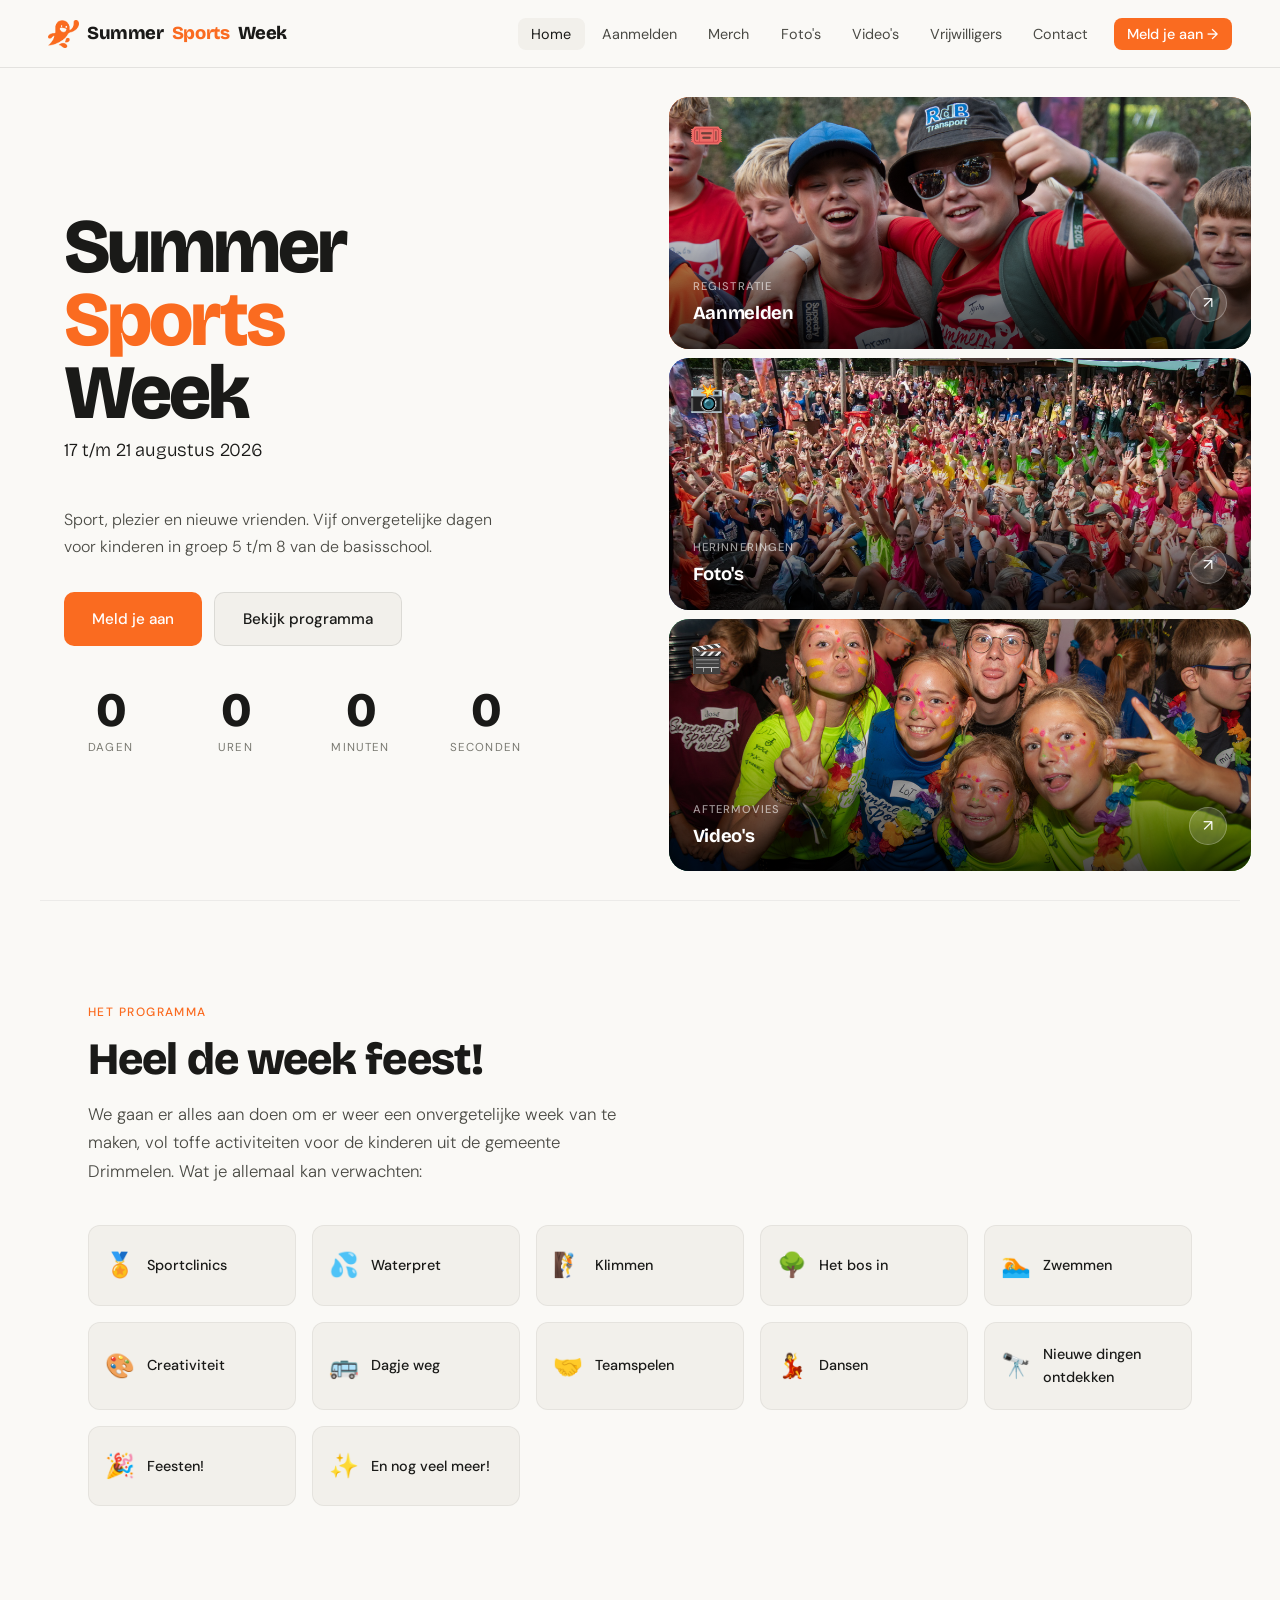
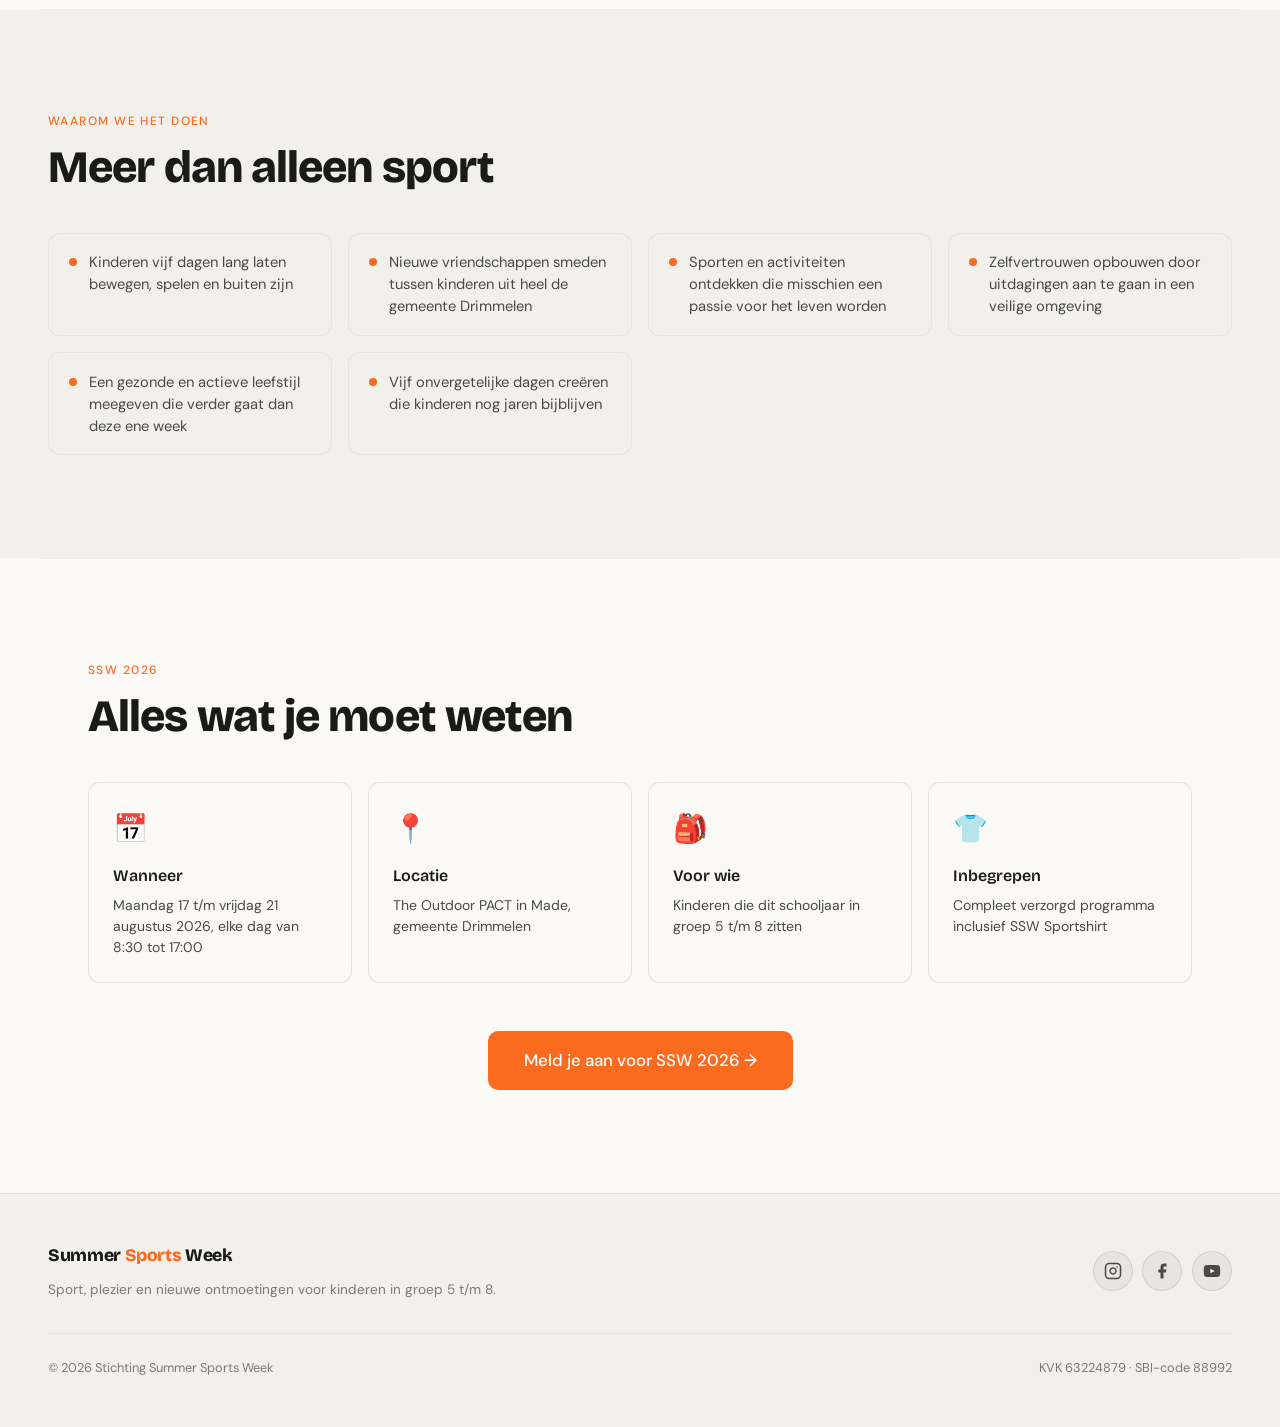
==== index.html @ 46d1b595 "DNS record toegevoegd" ====
<!DOCTYPE html>
<html lang="nl">
<head>
  <meta charset="UTF-8" />
  <meta name="viewport" content="width=device-width, initial-scale=1.0" />
  <title>Summer Sports Week 2026</title>
  <meta name="description" content="Summer Sports Week: sport, plezier en nieuwe ontmoetingen voor kinderen in groep 5 t/m 8. 17 t/m 21 augustus 2026, The Outdoor PACT in Made." />
  <link rel="preconnect" href="https://fonts.googleapis.com">
  <link rel="preconnect" href="https://fonts.gstatic.com" crossorigin>
  <link href="https://fonts.googleapis.com/css2?family=Bricolage+Grotesque:opsz,wght@12..96,400;12..96,600;12..96,800&family=DM+Sans:ital,opsz,wght@0,9..40,300;0,9..40,400;0,9..40,500;1,9..40,300&display=swap" rel="stylesheet">
  <link rel="stylesheet" href="css/style.css" />
  <style>
    /* ── HERO SPLIT ── */
    .hero {
      min-height: calc(100svh - 68px);
      display: grid;
      grid-template-columns: 1fr 1fr;
      align-items: center;
      gap: 0;
      padding: 0;
      background: var(--c-bg);
      overflow: hidden;
    }

    .hero-bg { display: none; }

    /* Left column */
    .hero-left {
      padding: clamp(3rem, 6vw, 5rem) clamp(2rem, 5vw, 4rem);
      display: flex;
      flex-direction: column;
      justify-content: center;
    }

    .hero h1 {
      font-family: var(--font-display);
      font-weight: 800;
      font-size: clamp(3rem, 6vw, 5rem);
      line-height: 0.95;
      letter-spacing: -0.04em;
      color: var(--c-text);
      margin-bottom: 0.3rem;
    }

    .hero h1 .accent { color: var(--c-orange); }

    .hero-date {
      font-family: var(--font-display);
      font-size: clamp(1.2rem, 2.5vw, 1.6rem);
      font-weight: 600;
      color: #1A1A18 !important;
      letter-spacing: -0.01em;
      margin-bottom: 1.5rem;
    }

    .hero p.hero-desc {
      font-size: 1rem;
      color: var(--c-text2);
      max-width: 440px;
      margin-bottom: 2rem;
      font-weight: 300;
      line-height: 1.7;
    }

    .countdown { margin-top: 2.5rem; gap: 2rem; }
    .hero-actions { flex-wrap: wrap; gap: 0.75rem; }

    /* Right column — photo cards */
    .hero-right {
      height: calc(100svh - 68px);
      display: grid;
      grid-template-rows: 1fr 1fr 1fr;
      gap: 0;
      padding: clamp(1rem, 2vw, 1.5rem);
    }

    .hero-photo-card {
      position: relative;
      overflow: hidden;
      border-radius: var(--radius-lg);
      text-decoration: none;
      display: block;
      margin: 0.3rem;
    }

    /* Placeholder gradient backgrounds — vervang door echte foto's */
    .hero-photo-card:nth-child(1) {
      background: linear-gradient(135deg, #f5560a 0%, #e8a87c 100%);
    }
    .hero-photo-card:nth-child(2) {
      background: linear-gradient(135deg, #2563eb 0%, #7dd3fc 100%);
    }
    .hero-photo-card:nth-child(3) {
      background: linear-gradient(135deg, #16a34a 0%, #86efac 100%);
    }

    .hero-photo-card img {
      position: absolute;
      inset: 0;
      width: 100%;
      height: 100%;
      object-fit: cover;
      transition: transform 0.55s cubic-bezier(0.4, 0, 0.2, 1);
    }

    .hero-photo-card:hover img {
      transform: scale(1.06);
    }

    /* Overlay */
    .hero-photo-overlay {
      position: absolute;
      inset: 0;
      background: linear-gradient(to top, rgba(0,0,0,0.72) 0%, rgba(0,0,0,0.1) 55%, transparent 100%);
      transition: background 0.35s ease;
    }

    .hero-photo-card:hover .hero-photo-overlay {
      background: linear-gradient(to top, rgba(0,0,0,0.82) 0%, rgba(0,0,0,0.25) 55%, rgba(245,86,10,0.08) 100%);
    }

    /* Label */
    .hero-photo-label {
      position: absolute;
      bottom: 0;
      left: 0;
      right: 0;
      padding: 1.25rem 1.5rem;
      display: flex;
      align-items: center;
      justify-content: space-between;
      gap: 0.75rem;
    }

    .hero-photo-label-text {
      display: flex;
      flex-direction: column;
    }

    .hero-photo-label-eyebrow {
      font-size: 0.7rem;
      font-weight: 500;
      letter-spacing: 0.1em;
      text-transform: uppercase;
      color: rgba(255,255,255,0.6);
      margin-bottom: 0.2rem;
    }

    .hero-photo-label-title {
      font-family: var(--font-display);
      font-size: 1.15rem;
      font-weight: 700;
      color: #fff;
      letter-spacing: -0.02em;
    }

    .hero-photo-arrow {
      width: 38px;
      height: 38px;
      border-radius: 50%;
      background: rgba(255,255,255,0.15);
      border: 1px solid rgba(255,255,255,0.25);
      display: flex;
      align-items: center;
      justify-content: center;
      color: #fff;
      font-size: 1rem;
      flex-shrink: 0;
      transition: background 0.25s ease, transform 0.25s ease;
    }

    .hero-photo-card:hover .hero-photo-arrow {
      background: var(--c-orange);
      border-color: var(--c-orange);
      transform: translate(2px, -2px);
    }

    /* Emoji icon on card */
    .hero-photo-icon {
      position: absolute;
      top: 1.1rem;
      left: 1.25rem;
      font-size: 1.75rem;
      filter: drop-shadow(0 2px 4px rgba(0,0,0,0.3));
    }

    /* Mobile: stack */
    @media (max-width: 900px) {
      .hero {
        grid-template-columns: 1fr;
        grid-template-rows: auto auto;
        min-height: unset;
      }
      .hero-left {
        padding: 2.5rem 1.5rem 1.5rem;
      }
      .hero-right {
        height: auto;
        grid-template-rows: unset;
        grid-template-columns: repeat(3, 1fr);
        padding: 0 1rem 1.5rem;
        background: var(--c-bg);
        gap: 0.75rem;
      }
      .hero-photo-card {
        aspect-ratio: 3/4;
        margin: 0;
      }
      .hero-photo-label-title { font-size: 0.95rem; }
      .hero-photo-label { padding: 1rem; }
      .hero-photo-icon { font-size: 1.25rem; }
    }

    @media (max-width: 560px) {
      .hero-right { grid-template-columns: 1fr; }
      .hero-photo-card { aspect-ratio: 16/7; }
    }

  </style>
</head>
<body>

<!-- NAV -->
<nav>
  <a href="index.html" class="nav-logo"><img src="logos/SSW_ICON.png" alt="" style="height:28px; width:auto;">Summer <span>Sports</span> Week</a>
  <button class="nav-hamburger" aria-label="Menu openen">
    <span></span><span></span><span></span>
  </button>
  <ul class="nav-links">
    <li><a href="index.html">Home</a></li>
    <li><a href="aanmelden.html">Aanmelden</a></li>
    <li><a href="merch.html">Merch</a></li>
    <li><a href="fotos.html">Foto's</a></li>
    <li><a href="videos.html">Video's</a></li>
    <li><a href="vrijwilligers.html">Vrijwilligers</a></li>
    <li><a href="contact.html">Contact</a></li>
    <li><a href="aanmelden.html" class="nav-cta">Meld je aan →</a></li>
  </ul>
</nav>

<main>

  <!-- HERO: split layout -->
  <section class="hero">
    <div class="hero-bg"></div>

    <!-- Left: tekst + countdown -->
    <div class="hero-left hero-content">
      <h1 class="animate-up delay-1">Summer<br><span class="accent">Sports</span><br>Week</h1>
      <p class="hero-date animate-up delay-2">17 t/m 21 augustus 2026</p>
      <p class="hero-desc animate-up delay-2">Sport, plezier en nieuwe vrienden. Vijf onvergetelijke dagen voor kinderen in groep&nbsp;5 t/m&nbsp;8 van de basisschool.</p>
      <div class="hero-actions animate-up delay-3">
        <a href="aanmelden.html" class="btn btn-primary">Meld je aan</a>
        <a href="#programma" class="btn btn-secondary">Bekijk programma</a>
      </div>
      <div class="countdown animate-up delay-4">
        <div class="countdown-item">
          <span class="countdown-num" id="cd-days">–</span>
          <span class="countdown-label">Dagen</span>
        </div>
        <div class="countdown-item">
          <span class="countdown-num" id="cd-hours">–</span>
          <span class="countdown-label">Uren</span>
        </div>
        <div class="countdown-item">
          <span class="countdown-num" id="cd-minutes">–</span>
          <span class="countdown-label">Minuten</span>
        </div>
        <div class="countdown-item">
          <span class="countdown-num" id="cd-seconds">–</span>
          <span class="countdown-label">Seconden</span>
        </div>
      </div>
    </div>

    <!-- Right: drie foto-hover-kaarten -->
    <div class="hero-right animate-up delay-2">

      <!-- Kaart 1: Aanmelden -->
      <a href="aanmelden.html" class="hero-photo-card">
        <img src="images/aanmelden_index.jpeg" alt="Aanmelden">
        <div class="hero-photo-overlay"></div>
        <span class="hero-photo-icon">🎟️</span>
        <div class="hero-photo-label">
          <div class="hero-photo-label-text">
            <span class="hero-photo-label-eyebrow">Registratie</span>
            <span class="hero-photo-label-title">Aanmelden</span>
          </div>
          <span class="hero-photo-arrow">↗</span>
        </div>
      </a>

      <!-- Kaart 2: Foto's -->
      <a href="fotos.html" class="hero-photo-card">
        <img src="images/fotos_index.jpeg" alt="Foto's">
        <div class="hero-photo-overlay"></div>
        <span class="hero-photo-icon">📸</span>
        <div class="hero-photo-label">
          <div class="hero-photo-label-text">
            <span class="hero-photo-label-eyebrow">Herinneringen</span>
            <span class="hero-photo-label-title">Foto's</span>
          </div>
          <span class="hero-photo-arrow">↗</span>
        </div>
      </a>

      <!-- Kaart 3: Video's -->
      <a href="videos.html" class="hero-photo-card">
        <img src="images/videos_index.jpeg" alt="Video's">
        <div class="hero-photo-overlay"></div>
        <span class="hero-photo-icon">🎬</span>
        <div class="hero-photo-label">
          <div class="hero-photo-label-text">
            <span class="hero-photo-label-eyebrow">Aftermovies</span>
            <span class="hero-photo-label-title">Video's</span>
          </div>
          <span class="hero-photo-arrow">↗</span>
        </div>
      </a>

    </div>
  </section>

  <div class="divider"></div>

  <!-- PROGRAMMA -->
  <section class="section" id="programma">
    <div class="reveal">
      <p class="section-label">Het programma</p>
      <h2 class="section-title">Heel de week feest!</h2>
      <p class="section-subtitle">We gaan er alles aan doen om er weer een onvergetelijke week van te maken, vol toffe activiteiten voor de kinderen uit de gemeente Drimmelen. Wat je allemaal kan verwachten:</p>
    </div>
    <div class="activity-grid reveal">
      <div class="activity-card"><span class="activity-icon">🏅</span><span class="activity-name">Sportclinics</span></div>
      <div class="activity-card"><span class="activity-icon">💦</span><span class="activity-name">Waterpret</span></div>
      <div class="activity-card"><span class="activity-icon">🧗</span><span class="activity-name">Klimmen</span></div>
      <div class="activity-card"><span class="activity-icon">🌳</span><span class="activity-name">Het bos in</span></div>
      <div class="activity-card"><span class="activity-icon">🏊</span><span class="activity-name">Zwemmen</span></div>
      <div class="activity-card"><span class="activity-icon">🎨</span><span class="activity-name">Creativiteit</span></div>
      <div class="activity-card"><span class="activity-icon">🚌</span><span class="activity-name">Dagje weg</span></div>
      <div class="activity-card"><span class="activity-icon">🤝</span><span class="activity-name">Teamspelen</span></div>
      <div class="activity-card"><span class="activity-icon">💃</span><span class="activity-name">Dansen</span></div>
      <div class="activity-card"><span class="activity-icon">🔭</span><span class="activity-name">Nieuwe dingen ontdekken</span></div>
      <div class="activity-card"><span class="activity-icon">🎉</span><span class="activity-name">Feesten!</span></div>
      <div class="activity-card"><span class="activity-icon">✨</span><span class="activity-name">En nog veel meer!</span></div>
    </div>
  </section>

  <div class="divider"></div>

  <!-- DOELEN -->
  <section class="section-full">
    <div class="section-inner">
      <div class="reveal">
        <p class="section-label">Waarom we het doen</p>
        <h2 class="section-title">Meer dan alleen sport</h2>
      </div>
      <div class="goal-list reveal">
        <div class="goal-item"><div class="goal-dot"></div><p class="goal-text">Kinderen vijf dagen lang laten bewegen, spelen en buiten zijn</p></div>
        <div class="goal-item"><div class="goal-dot"></div><p class="goal-text">Nieuwe vriendschappen smeden tussen kinderen uit heel de gemeente Drimmelen</p></div>
        <div class="goal-item"><div class="goal-dot"></div><p class="goal-text">Sporten en activiteiten ontdekken die misschien een passie voor het leven worden</p></div>
        <div class="goal-item"><div class="goal-dot"></div><p class="goal-text">Zelfvertrouwen opbouwen door uitdagingen aan te gaan in een veilige omgeving</p></div>
        <div class="goal-item"><div class="goal-dot"></div><p class="goal-text">Een gezonde en actieve leefstijl meegeven die verder gaat dan deze ene week</p></div>
        <div class="goal-item"><div class="goal-dot"></div><p class="goal-text">Vijf onvergetelijke dagen creëren die kinderen nog jaren bijblijven</p></div>
      </div>
    </div>
  </section>

  <div class="divider"></div>

  <!-- SSW 2026 INFO -->
  <section class="section">
    <div class="reveal">
      <p class="section-label">SSW 2026</p>
      <h2 class="section-title">Alles wat je moet weten</h2>
    </div>
    <div class="info-cards reveal">
      <div class="info-card">
        <div class="info-card-icon">📅</div>
        <h3>Wanneer</h3>
        <p>Maandag 17 t/m vrijdag 21 augustus 2026, elke dag van 8:30 tot 17:00</p>
      </div>
      <div class="info-card">
        <div class="info-card-icon">📍</div>
        <h3>Locatie</h3>
        <p>The Outdoor PACT in Made, gemeente Drimmelen</p>
      </div>
      <div class="info-card">
        <div class="info-card-icon">🎒</div>
        <h3>Voor wie</h3>
        <p>Kinderen die dit schooljaar in groep 5 t/m 8 zitten</p>
      </div>
      <div class="info-card">
        <div class="info-card-icon">👕</div>
        <h3>Inbegrepen</h3>
        <p>Compleet verzorgd programma inclusief SSW Sportshirt</p>
      </div>
    </div>
    <div class="mt-3 reveal" style="text-align:center">
      <a href="aanmelden.html" class="btn btn-primary" style="font-size:1.05rem; padding:1rem 2.25rem">
        Meld je aan voor SSW 2026 →
      </a>
    </div>
  </section>

</main>

<!-- FOOTER -->
<footer>
  <div class="footer-inner">
    <div class="footer-brand">
      <a href="index.html" class="nav-logo" style="margin-bottom:0.6rem; display:block">Summer <span>Sports</span> Week</a>
      <p>Sport, plezier en nieuwe ontmoetingen voor kinderen in groep 5 t/m 8.</p>
    </div>
    <div class="footer-socials">
      <a href="https://www.instagram.com/summersportsweek/" target="_blank" rel="noopener" class="footer-social-link" aria-label="Instagram">
        <svg width="18" height="18" viewBox="0 0 24 24" fill="none" stroke="currentColor" stroke-width="2" stroke-linecap="round" stroke-linejoin="round"><rect x="2" y="2" width="20" height="20" rx="5" ry="5"/><path d="M16 11.37A4 4 0 1112.63 8 4 4 0 0116 11.37z"/><line x1="17.5" y1="6.5" x2="17.51" y2="6.5"/></svg>
      </a>
      <a href="https://nl-nl.facebook.com/pages/category/Sports-Event/Summer-Sports-Week-331036767025035/" target="_blank" rel="noopener" class="footer-social-link" aria-label="Facebook">
        <svg width="18" height="18" viewBox="0 0 24 24" fill="currentColor"><path d="M18 2h-3a5 5 0 00-5 5v3H7v4h3v8h4v-8h3l1-4h-4V7a1 1 0 011-1h3z"/></svg>
      </a>
      <a href="https://www.youtube.com/channel/UCxpCio21OCXg7ZdBOnwWqRw" target="_blank" rel="noopener" class="footer-social-link" aria-label="YouTube">
        <svg width="18" height="18" viewBox="0 0 24 24" fill="currentColor"><path d="M22.54 6.42a2.78 2.78 0 00-1.95-1.96C18.88 4 12 4 12 4s-6.88 0-8.59.46a2.78 2.78 0 00-1.95 1.96A29 29 0 001 12a29 29 0 00.46 5.58A2.78 2.78 0 003.41 19.6C5.12 20 12 20 12 20s6.88 0 8.59-.46a2.78 2.78 0 001.95-1.95A29 29 0 0023 12a29 29 0 00-.46-5.58z"/><polygon points="9.75 15.02 15.5 12 9.75 8.98 9.75 15.02" fill="white"/></svg>
      </a>
    </div>
  </div>
  <div class="footer-bottom">
    <p>© 2026 Stichting Summer Sports Week</p>
    <p>KVK 63224879 · SBI-code 88992</p>
  </div>
</footer>

<script src="js/main.js"></script>
</body>
</html>
---- css/style.css ----
@import url('https://fonts.googleapis.com/css2?family=Bricolage+Grotesque:opsz,wght@12..96,400;12..96,600;12..96,800&family=DM+Sans:ital,opsz,wght@0,9..40,300;0,9..40,400;0,9..40,500;1,9..40,300&display=swap');

:root {
  --c-orange: #FA6B20;
  --c-orange-light: #ff9a63;
  --c-dark: #0F1110;
  --c-dark2: #1A1D1B;
  --c-dark3: #242825;
  --c-grey: #8A8E8B;
  --c-light: #F2F0EB;
  --c-white: #FFFFFF;
  --c-green: #2D6A2F;
  --c-bg:       #FAF9F6;
  --c-bg2:      #F2F0EB;
  --c-bg3:      #E8E5DE;
  --c-text:     #1A1A18;
  --c-text2:    #4A4A44;
  --c-text3:    #7A7A72;
  --c-border:   rgba(26,26,24,0.10);
  --c-border2:  rgba(26,26,24,0.06);

  --font-display: 'Bricolage Grotesque', sans-serif;
  --font-body: 'DM Sans', sans-serif;

  --radius: 12px;
  --radius-lg: 20px;
  --transition: 0.25s cubic-bezier(0.4, 0, 0.2, 1);
}

*, *::before, *::after { box-sizing: border-box; margin: 0; padding: 0; }

html { scroll-behavior: smooth; font-size: 16px; }

body {
  font-family: var(--font-body);
  background: var(--c-bg);
  color: var(--c-text);
  line-height: 1.6;
  -webkit-font-smoothing: antialiased;
}

/* ── NAV ── */
nav {
  position: fixed;
  top: 0; left: 0; right: 0;
  z-index: 100;
  padding: 0 clamp(1.5rem, 5vw, 3rem);
  height: 68px;
  display: flex;
  align-items: center;
  justify-content: space-between;
  background: rgba(250,249,246,0.88);
  backdrop-filter: blur(16px);
  -webkit-backdrop-filter: blur(16px);
  border-bottom: 1px solid var(--c-border);
}

.nav-logo {
  font-family: var(--font-display);
  font-weight: 800;
  font-size: 1.15rem;
  color: var(--c-text);
  text-decoration: none;
  letter-spacing: -0.02em;
  display: flex;
  align-items: center;
  gap: 0.5rem;
}

.nav-logo span { color: var(--c-orange); }

.nav-links {
  display: flex;
  align-items: center;
  gap: 0.25rem;
  list-style: none;
}

.nav-links a {
  color: var(--c-text2);
  text-decoration: none;
  font-size: 0.9rem;
  font-weight: 400;
  padding: 0.45rem 0.85rem;
  border-radius: 8px;
  transition: color var(--transition), background var(--transition);
}

.nav-links a:hover,
.nav-links a.active {
  color: var(--c-text);
  background: var(--c-bg2);
}

.nav-links a.nav-cta {
  background: var(--c-orange);
  color: var(--c-white);
  font-weight: 500;
  margin-left: 0.5rem;
}

.nav-links a.nav-cta:hover {
  background: var(--c-orange-light);
}

/* Mobile nav */
.nav-hamburger {
  display: none;
  flex-direction: column;
  gap: 5px;
  cursor: pointer;
  padding: 8px;
  background: none;
  border: none;
}

.nav-hamburger span {
  display: block;
  width: 22px;
  height: 2px;
  background: var(--c-text);
  border-radius: 2px;
  transition: var(--transition);
}

@media (max-width: 768px) {
  .nav-hamburger { display: flex; }

  .nav-links {
    display: none;
    position: fixed;
    top: 68px; left: 0; right: 0;
    flex-direction: column;
    background: var(--c-bg);
    padding: 1.5rem;
    gap: 0.5rem;
    border-bottom: 1px solid var(--c-border);
  }

  .nav-links.open { display: flex; }
  .nav-links a { width: 100%; font-size: 1rem; padding: 0.75rem 1rem; }
  .nav-links a.nav-cta { margin-left: 0; text-align: center; }
}

/* ── PAGE WRAPPER ── */
main { padding-top: 68px; }

/* ── HERO ── */
.hero {
  position: relative;
  min-height: calc(100svh - 68px);
  display: flex;
  flex-direction: column;
  justify-content: center;
  padding: clamp(3rem, 8vw, 6rem) clamp(1.5rem, 5vw, 3rem);
  overflow: hidden;
}

.hero-bg {
  position: absolute;
  inset: 0;
  background: radial-gradient(ellipse 80% 60% at 60% 40%, rgba(245,86,10,0.18) 0%, transparent 70%),
              radial-gradient(ellipse 50% 40% at 20% 80%, rgba(45,106,47,0.12) 0%, transparent 60%),
              var(--c-dark);
}

.hero-bg::after {
  content: '';
  position: absolute;
  inset: 0;
  background-image: url("data:image/svg+xml,%3Csvg width='60' height='60' viewBox='0 0 60 60' xmlns='http://www.w3.org/2000/svg'%3E%3Cg fill='none' fill-rule='evenodd'%3E%3Cg fill='%23F2F0EB' fill-opacity='0.025'%3E%3Cpath d='M36 34v-4h-2v4h-4v2h4v4h2v-4h4v-2h-4zm0-30V0h-2v4h-4v2h4v4h2V6h4V4h-4zM6 34v-4H4v4H0v2h4v4h2v-4h4v-2H6zM6 4V0H4v4H0v2h4v4h2V6h4V4H6z'/%3E%3C/g%3E%3C/g%3E%3C/svg%3E");
}

.hero-content {
  position: relative;
  z-index: 1;
  max-width: 720px;
}

.hero-eyebrow {
  display: inline-flex;
  align-items: center;
  gap: 0.5rem;
  background: rgba(245, 86, 10, 0.15);
  border: 1px solid rgba(245, 86, 10, 0.3);
  color: var(--c-orange-light);
  font-size: 0.8rem;
  font-weight: 500;
  letter-spacing: 0.08em;
  text-transform: uppercase;
  padding: 0.35rem 0.85rem;
  border-radius: 100px;
  margin-bottom: 1.5rem;
}

.hero h1 {
  font-family: var(--font-display);
  font-weight: 800;
  font-size: clamp(2.8rem, 8vw, 5.5rem);
  line-height: 1.0;
  letter-spacing: -0.03em;
  color: var(--c-white);
  margin-bottom: 0.25rem;
}

.hero h1 .accent { color: var(--c-orange); }

.hero-date {
  font-family: var(--font-display);
  font-size: clamp(1.1rem, 3vw, 1.6rem);
  font-weight: 600;
  color: rgba(242,240,235,0.5);
  letter-spacing: -0.01em;
  margin-bottom: 1.75rem;
}

.hero p {
  font-size: clamp(1rem, 2vw, 1.15rem);
  color: rgba(242,240,235,0.7);
  max-width: 520px;
  margin-bottom: 2.5rem;
  font-weight: 300;
  line-height: 1.7;
}

.hero-actions {
  display: flex;
  gap: 1rem;
  flex-wrap: wrap;
}

/* ── BUTTONS ── */
.btn {
  display: inline-flex;
  align-items: center;
  gap: 0.5rem;
  padding: 0.85rem 1.75rem;
  border-radius: 10px;
  font-family: var(--font-body);
  font-weight: 500;
  font-size: 0.95rem;
  text-decoration: none;
  transition: all var(--transition);
  cursor: pointer;
  border: none;
}

.btn-primary {
  background: var(--c-orange);
  color: var(--c-white);
}

.btn-primary:hover {
  background: var(--c-orange-light);
  transform: translateY(-1px);
  box-shadow: 0 8px 25px rgba(245,86,10,0.35);
}

.btn-secondary {
  background: var(--c-bg2);
  color: var(--c-text);
  border: 1px solid var(--c-border);
}

.btn-secondary:hover {
  background: var(--c-bg3);
  transform: translateY(-1px);
}

/* ── COUNTDOWN ── */
.countdown {
  display: flex;
  gap: 1.5rem;
  flex-wrap: wrap;
  margin-top: 3rem;
}

.countdown-item {
  display: flex;
  flex-direction: column;
  align-items: center;
}

.countdown-num {
  font-family: var(--font-display);
  font-size: clamp(2rem, 5vw, 3rem);
  font-weight: 800;
  color: var(--c-text);
  line-height: 1;
  letter-spacing: -0.04em;
  min-width: 3ch;
  text-align: center;
}

.countdown-label {
  font-size: 0.72rem;
  letter-spacing: 0.1em;
  text-transform: uppercase;
  color: var(--c-text3);
  margin-top: 0.3rem;
}

/* ── SECTIONS ── */
.section {
  padding: clamp(4rem, 8vw, 7rem) clamp(1.5rem, 5vw, 3rem);
  max-width: 1200px;
  margin: 0 auto;
}

.section-full {
  padding: clamp(4rem, 8vw, 7rem) clamp(1.5rem, 5vw, 3rem);
  background: var(--c-bg2);
}

.section-full .section-inner {
  max-width: 1200px;
  margin: 0 auto;
}

.section-label {
  font-size: 0.75rem;
  font-weight: 500;
  letter-spacing: 0.12em;
  text-transform: uppercase;
  color: var(--c-orange);
  margin-bottom: 0.75rem;
}

.section-title {
  font-family: var(--font-display);
  font-size: clamp(1.8rem, 4vw, 2.8rem);
  font-weight: 800;
  letter-spacing: -0.02em;
  color: var(--c-text);
  line-height: 1.1;
  margin-bottom: 1rem;
}

.section-subtitle {
  font-size: 1.05rem;
  color: var(--c-text2);
  font-weight: 300;
  max-width: 560px;
  line-height: 1.7;
}

/* ── ACTIVITY GRID ── */
.activity-grid {
  display: grid;
  grid-template-columns: repeat(auto-fill, minmax(180px, 1fr));
  gap: 1rem;
  margin-top: 2.5rem;
}

.activity-card {
  background: var(--c-bg2);
  border: 1px solid var(--c-border2);
  border-radius: var(--radius);
  padding: 1.25rem 1rem;
  display: flex;
  align-items: center;
  gap: 0.75rem;
  transition: border-color var(--transition), transform var(--transition);
}

.activity-card:hover {
  border-color: rgba(245,86,10,0.3);
  transform: translateY(-2px);
}

.activity-icon {
  font-size: 1.5rem;
  flex-shrink: 0;
}

.activity-name {
  font-size: 0.9rem;
  font-weight: 500;
  color: var(--c-text);
}

/* ── GOAL LIST ── */
.goal-list {
  display: grid;
  grid-template-columns: repeat(auto-fill, minmax(260px, 1fr));
  gap: 1rem;
  margin-top: 2.5rem;
}

.goal-item {
  display: flex;
  align-items: flex-start;
  gap: 0.75rem;
  background: var(--c-bg2);
  border-radius: var(--radius);
  padding: 1.1rem 1.25rem;
  border: 1px solid var(--c-border2);
}

.goal-dot {
  width: 8px;
  height: 8px;
  border-radius: 50%;
  background: var(--c-orange);
  margin-top: 0.45rem;
  flex-shrink: 0;
}

.goal-text {
  font-size: 0.92rem;
  color: var(--c-text2);
  line-height: 1.5;
}

/* ── SSW WEEK INFO CARDS ── */
.info-cards {
  display: grid;
  grid-template-columns: repeat(auto-fill, minmax(220px, 1fr));
  gap: 1rem;
  margin-top: 2.5rem;
}

.info-card {
  background: var(--c-bg);
  border: 1px solid var(--c-border);
  border-radius: var(--radius);
  padding: 1.5rem;
}

.info-card-icon { font-size: 1.75rem; margin-bottom: 0.75rem; }

.info-card h3 {
  font-family: var(--font-display);
  font-size: 1rem;
  font-weight: 600;
  color: var(--c-text);
  margin-bottom: 0.4rem;
}

.info-card p {
  font-size: 0.875rem;
  color: var(--c-text2);
  line-height: 1.5;
}

/* ── DIVIDER ── */
.divider {
  height: 1px;
  background: var(--c-border2);
  max-width: 1200px;
  margin: 0 auto;
}

/* ── PAGE HEADER ── */
.page-header {
  padding: clamp(3rem, 6vw, 5rem) clamp(1.5rem, 5vw, 3rem) clamp(2rem, 4vw, 3rem);
  background: linear-gradient(to bottom, rgba(245,86,10,0.07), transparent);
  border-bottom: 1px solid var(--c-border);
}

.page-header-inner { max-width: 1200px; margin: 0 auto; }

/* ── EMBED GRID ── */
.embed-grid {
  display: grid;
  grid-template-columns: repeat(auto-fill, minmax(300px, 1fr));
  gap: 1.5rem;
  margin-top: 2.5rem;
}

.embed-card {
  background: var(--c-bg2);
  border-radius: var(--radius-lg);
  overflow: hidden;
  border: 1px solid var(--c-border2);
}

.embed-card iframe {
  width: 100%;
  display: block;
  aspect-ratio: 16/9;
  border: none;
}

.embed-card-info {
  padding: 1rem 1.25rem;
}

.embed-card-info h3 {
  font-family: var(--font-display);
  font-size: 0.95rem;
  font-weight: 600;
  color: var(--c-text);
}

.embed-card-info p {
  font-size: 0.82rem;
  color: var(--c-text2);
  margin-top: 0.25rem;
}

/* ── MYALBUM LINK CARD ── */
.album-link-card {
  display: flex;
  align-items: center;
  gap: 2rem;
  background: var(--c-bg2);
  border: 1px solid var(--c-border2);
  border-radius: var(--radius-lg);
  padding: 2.5rem;
  margin-top: 2rem;
  text-decoration: none;
  transition: border-color var(--transition), transform var(--transition);
}

.album-link-card:hover {
  border-color: rgba(245,86,10,0.35);
  transform: translateY(-2px);
}

.album-link-icon {
  font-size: 3.5rem;
  flex-shrink: 0;
}

.album-link-text h3 {
  font-family: var(--font-display);
  font-size: 1.3rem;
  font-weight: 700;
  color: var(--c-text);
  margin-bottom: 0.4rem;
}

.album-link-text p {
  color: var(--c-text2);
  font-size: 0.9rem;
}

.album-link-arrow {
  margin-left: auto;
  font-size: 1.5rem;
  color: var(--c-orange);
  flex-shrink: 0;
}

/* ── VOLUNTEER CARDS ── */
.volunteer-highlights {
  display: grid;
  grid-template-columns: repeat(auto-fill, minmax(220px, 1fr));
  gap: 1rem;
  margin: 2rem 0;
}

.volunteer-card {
  background: var(--c-bg2);
  border-radius: var(--radius);
  padding: 1.5rem;
  border: 1px solid var(--c-border2);
}

.volunteer-card-icon { font-size: 1.75rem; margin-bottom: 0.75rem; }
.volunteer-card h3 {
  font-family: var(--font-display);
  font-size: 1rem;
  font-weight: 600;
  color: var(--c-text);
  margin-bottom: 0.5rem;
}

.volunteer-card ul {
  list-style: none;
  padding: 0;
}

.volunteer-card ul li {
  font-size: 0.85rem;
  color: var(--c-text3);
  line-height: 1.6;
  padding-left: 0.9rem;
  position: relative;
}

.volunteer-card ul li::before {
  content: '–';
  position: absolute;
  left: 0;
  color: var(--c-orange);
}

/* ── FORM ── */
.form-card {
  background: var(--c-bg2);
  border: 1px solid var(--c-border);
  border-radius: var(--radius-lg);
  padding: clamp(1.5rem, 4vw, 2.5rem);
  max-width: 620px;
}

.form-group {
  margin-bottom: 1.25rem;
}

.form-label {
  display: block;
  font-size: 0.85rem;
  font-weight: 500;
  color: var(--c-text2);
  margin-bottom: 0.5rem;
  letter-spacing: 0.01em;
}

.form-label .required { color: var(--c-orange); margin-left: 2px; }

.form-input,
.form-textarea,
.form-select {
  width: 100%;
  background: var(--c-bg);
  border: 1px solid var(--c-border);
  border-radius: 8px;
  padding: 0.75rem 1rem;
  color: var(--c-text);
  font-family: var(--font-body);
  font-size: 0.95rem;
  transition: border-color var(--transition), box-shadow var(--transition);
  -webkit-appearance: none;
}

.form-input:focus,
.form-textarea:focus,
.form-select:focus {
  outline: none;
  border-color: var(--c-orange);
  box-shadow: 0 0 0 3px rgba(245,86,10,0.15);
}

.form-input::placeholder,
.form-textarea::placeholder {
  color: var(--c-text3);
}

.form-textarea {
  min-height: 130px;
  resize: vertical;
}

.form-row {
  display: grid;
  grid-template-columns: 1fr 1fr;
  gap: 1rem;
}

@media (max-width: 560px) {
  .form-row { grid-template-columns: 1fr; }
}

.form-note {
  font-size: 0.8rem;
  color: var(--c-text3);
  margin-top: 0.4rem;
}

.form-success {
  display: none;
  background: rgba(45,106,47,0.15);
  border: 1px solid rgba(45,106,47,0.3);
  border-radius: var(--radius);
  padding: 1rem 1.25rem;
  color: #7ECF81;
  font-size: 0.9rem;
  margin-top: 1rem;
}

/* ── PRETIX EMBED ── */
.pretix-wrapper {
  background: var(--c-bg2);
  border-radius: var(--radius-lg);
  overflow: hidden;
  border: 1px solid rgba(242,240,235,0.06);
  margin-top: 2rem;
}

.pretix-placeholder {
  padding: 3rem 2rem;
  text-align: center;
}

.pretix-placeholder p {
  color: var(--c-grey);
  margin-bottom: 1.5rem;
}

/* ── SOCIALS ── */
.socials {
  display: flex;
  gap: 0.75rem;
  flex-wrap: wrap;
  margin-top: 1.5rem;
}

.social-link {
  display: inline-flex;
  align-items: center;
  gap: 0.5rem;
  padding: 0.6rem 1.1rem;
  border-radius: 8px;
  background: var(--c-bg2);
  border: 1px solid var(--c-border);
  color: var(--c-text2);
  text-decoration: none;
  font-size: 0.875rem;
  font-weight: 500;
  transition: all var(--transition);
}

.social-link:hover {
  border-color: rgba(245,86,10,0.3);
  color: var(--c-text);
  transform: translateY(-1px);
}

/* ── FOOTER ── */
footer {
  background: var(--c-bg2);
  border-top: 1px solid var(--c-border);
  padding: 3rem clamp(1.5rem, 5vw, 3rem);
}

.footer-inner {
  max-width: 1200px;
  margin: 0 auto;
  display: flex;
  justify-content: space-between;
  align-items: center;
  gap: 2rem;
  flex-wrap: wrap;
}

.footer-socials {
  display: flex;
  gap: 0.6rem;
  align-items: center;
  flex-shrink: 0;
}

.footer-social-link {
  display: flex;
  align-items: center;
  justify-content: center;
  width: 2.5rem;
  height: 2.5rem;
  border-radius: 50%;
  background: var(--c-bg3);
  border: 1px solid var(--c-border);
  color: var(--c-text2);
  transition: background var(--transition), color var(--transition), border-color var(--transition);
}

.footer-social-link:hover {
  background: var(--c-orange);
  border-color: var(--c-orange);
  color: #fff;
}

@media (max-width: 768px) {
  .footer-inner { flex-direction: column; align-items: flex-start; gap: 1.5rem; }
}

.footer-brand .nav-logo {
  font-size: 1.1rem;
  margin-bottom: 0.75rem;
  display: block;
}

.footer-brand p {
  font-size: 0.85rem;
  color: var(--c-text3);
  line-height: 1.6;
}

.footer-col h4 {
  font-family: var(--font-display);
  font-size: 0.85rem;
  font-weight: 600;
  color: var(--c-white);
  margin-bottom: 0.75rem;
  letter-spacing: 0.04em;
  text-transform: uppercase;
}

.footer-col ul { list-style: none; }

.footer-col ul li {
  margin-bottom: 0.4rem;
}

.footer-col ul li a,
.footer-col p {
  font-size: 0.85rem;
  color: var(--c-grey);
  text-decoration: none;
  transition: color var(--transition);
}

.footer-col ul li a:hover { color: var(--c-light); }

.footer-bottom {
  max-width: 1200px;
  margin: 2rem auto 0;
  padding-top: 1.5rem;
  border-top: 1px solid var(--c-border2);
  display: flex;
  justify-content: space-between;
  align-items: center;
  flex-wrap: wrap;
  gap: 0.75rem;
}

.footer-bottom p {
  font-size: 0.8rem;
  color: var(--c-text3);
}

/* ── ANIMATIONS ── */
@keyframes fadeUp {
  from { opacity: 0; transform: translateY(24px); }
  to   { opacity: 1; transform: translateY(0); }
}

.animate-up {
  opacity: 0;
  animation: fadeUp 0.6s cubic-bezier(0.4, 0, 0.2, 1) forwards;
}

.delay-1 { animation-delay: 0.1s; }
.delay-2 { animation-delay: 0.2s; }
.delay-3 { animation-delay: 0.35s; }
.delay-4 { animation-delay: 0.5s; }

/* Scroll reveal */
.reveal {
  opacity: 0;
  transform: translateY(20px);
  transition: opacity 0.6s ease, transform 0.6s ease;
}

.reveal.visible {
  opacity: 1;
  transform: none;
}

/* ── UTILITIES ── */
.mt-3 { margin-top: 3rem; }
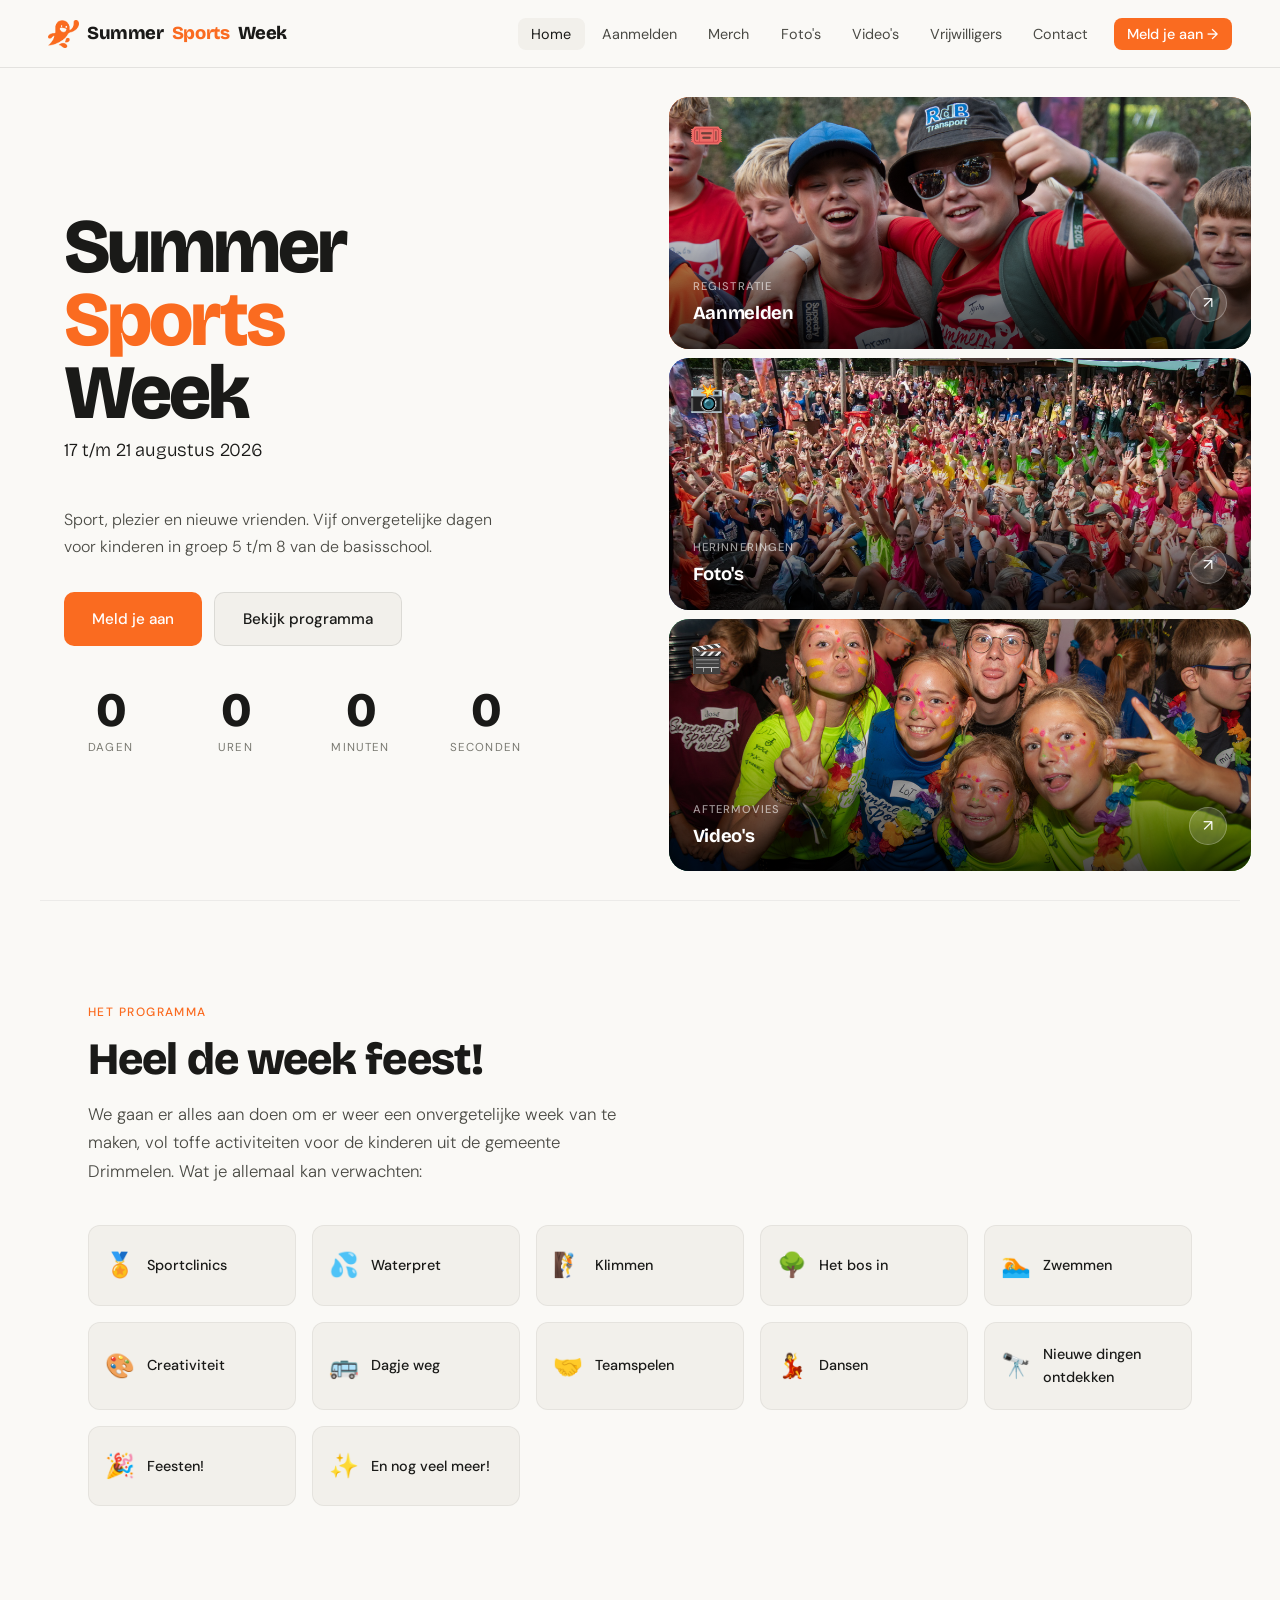
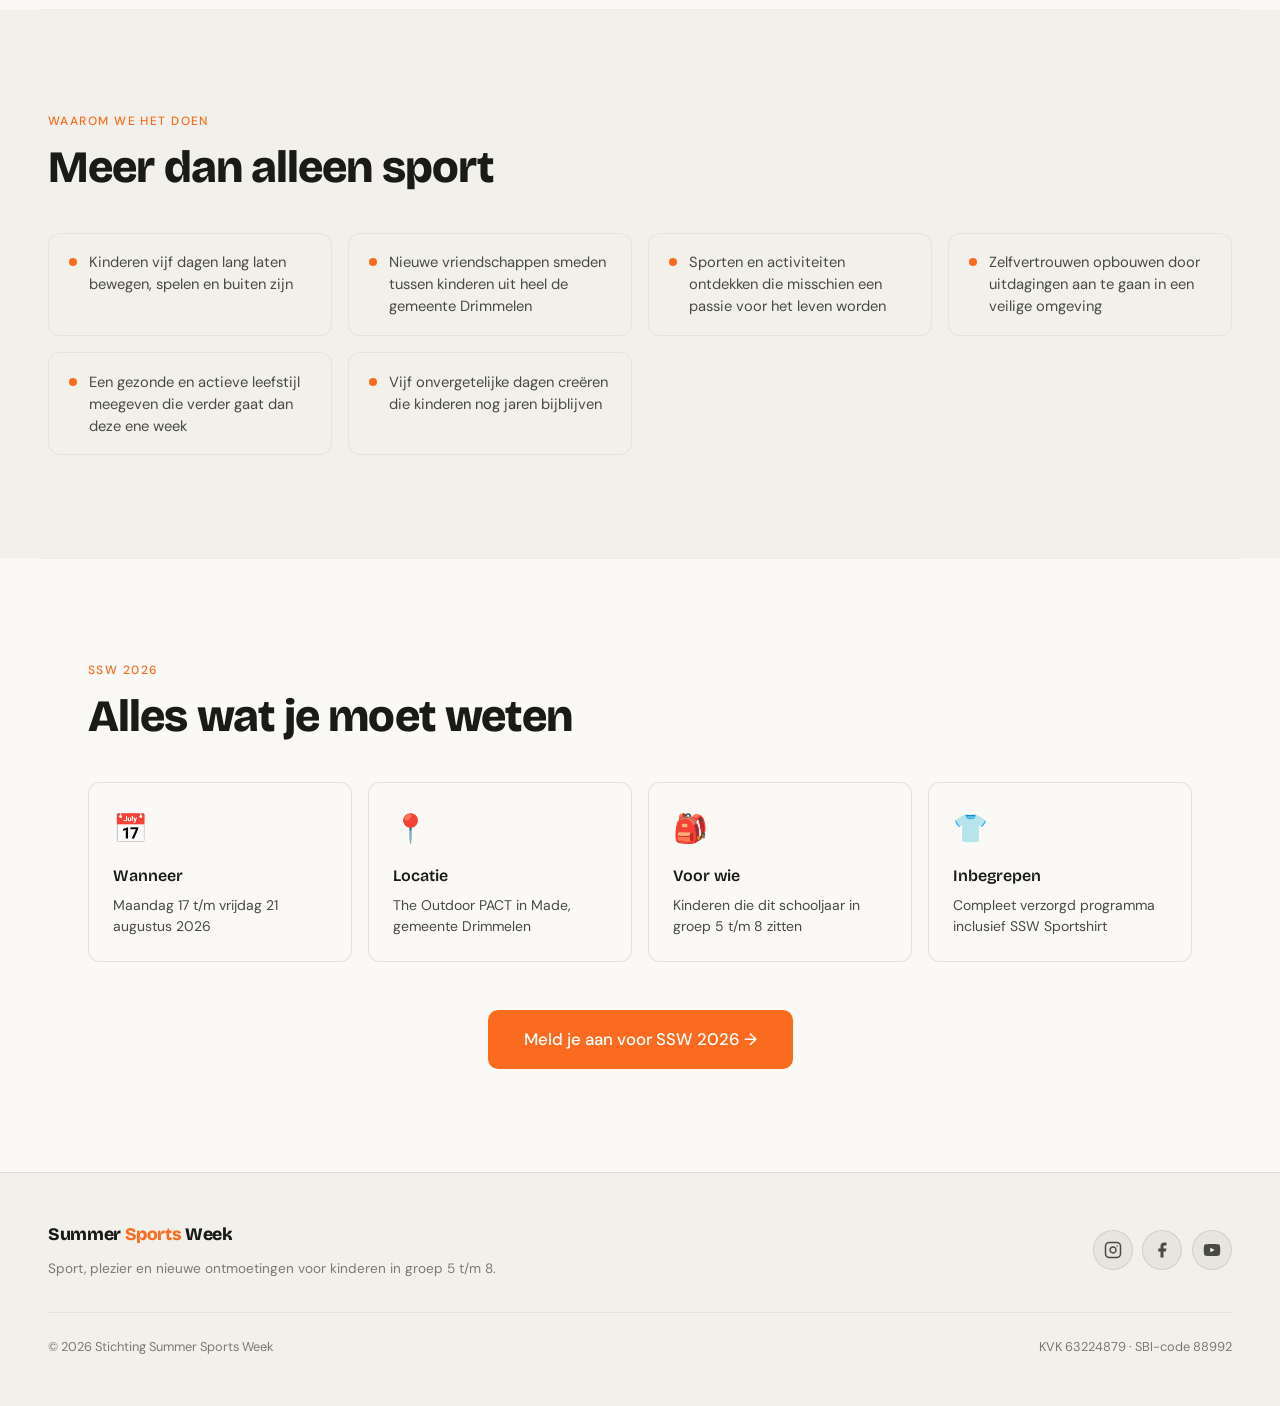
==== commit 41431ad0: "tijden weg" ====
--- a/index.html
+++ b/index.html
@@ -8,215 +8,8 @@
   <link rel="preconnect" href="https://fonts.googleapis.com">
   <link rel="preconnect" href="https://fonts.gstatic.com" crossorigin>
   <link href="https://fonts.googleapis.com/css2?family=Bricolage+Grotesque:opsz,wght@12..96,400;12..96,600;12..96,800&family=DM+Sans:ital,opsz,wght@0,9..40,300;0,9..40,400;0,9..40,500;1,9..40,300&display=swap" rel="stylesheet">
+  <link rel="icon" type="image/png" href="logos/SSW_ICON.png" />
   <link rel="stylesheet" href="css/style.css" />
-  <style>
-    /* ── HERO SPLIT ── */
-    .hero {
-      min-height: calc(100svh - 68px);
-      display: grid;
-      grid-template-columns: 1fr 1fr;
-      align-items: center;
-      gap: 0;
-      padding: 0;
-      background: var(--c-bg);
-      overflow: hidden;
-    }
-
-    .hero-bg { display: none; }
-
-    /* Left column */
-    .hero-left {
-      padding: clamp(3rem, 6vw, 5rem) clamp(2rem, 5vw, 4rem);
-      display: flex;
-      flex-direction: column;
-      justify-content: center;
-    }
-
-    .hero h1 {
-      font-family: var(--font-display);
-      font-weight: 800;
-      font-size: clamp(3rem, 6vw, 5rem);
-      line-height: 0.95;
-      letter-spacing: -0.04em;
-      color: var(--c-text);
-      margin-bottom: 0.3rem;
-    }
-
-    .hero h1 .accent { color: var(--c-orange); }
-
-    .hero-date {
-      font-family: var(--font-display);
-      font-size: clamp(1.2rem, 2.5vw, 1.6rem);
-      font-weight: 600;
-      color: #1A1A18 !important;
-      letter-spacing: -0.01em;
-      margin-bottom: 1.5rem;
-    }
-
-    .hero p.hero-desc {
-      font-size: 1rem;
-      color: var(--c-text2);
-      max-width: 440px;
-      margin-bottom: 2rem;
-      font-weight: 300;
-      line-height: 1.7;
-    }
-
-    .countdown { margin-top: 2.5rem; gap: 2rem; }
-    .hero-actions { flex-wrap: wrap; gap: 0.75rem; }
-
-    /* Right column — photo cards */
-    .hero-right {
-      height: calc(100svh - 68px);
-      display: grid;
-      grid-template-rows: 1fr 1fr 1fr;
-      gap: 0;
-      padding: clamp(1rem, 2vw, 1.5rem);
-    }
-
-    .hero-photo-card {
-      position: relative;
-      overflow: hidden;
-      border-radius: var(--radius-lg);
-      text-decoration: none;
-      display: block;
-      margin: 0.3rem;
-    }
-
-    /* Placeholder gradient backgrounds — vervang door echte foto's */
-    .hero-photo-card:nth-child(1) {
-      background: linear-gradient(135deg, #f5560a 0%, #e8a87c 100%);
-    }
-    .hero-photo-card:nth-child(2) {
-      background: linear-gradient(135deg, #2563eb 0%, #7dd3fc 100%);
-    }
-    .hero-photo-card:nth-child(3) {
-      background: linear-gradient(135deg, #16a34a 0%, #86efac 100%);
-    }
-
-    .hero-photo-card img {
-      position: absolute;
-      inset: 0;
-      width: 100%;
-      height: 100%;
-      object-fit: cover;
-      transition: transform 0.55s cubic-bezier(0.4, 0, 0.2, 1);
-    }
-
-    .hero-photo-card:hover img {
-      transform: scale(1.06);
-    }
-
-    /* Overlay */
-    .hero-photo-overlay {
-      position: absolute;
-      inset: 0;
-      background: linear-gradient(to top, rgba(0,0,0,0.72) 0%, rgba(0,0,0,0.1) 55%, transparent 100%);
-      transition: background 0.35s ease;
-    }
-
-    .hero-photo-card:hover .hero-photo-overlay {
-      background: linear-gradient(to top, rgba(0,0,0,0.82) 0%, rgba(0,0,0,0.25) 55%, rgba(245,86,10,0.08) 100%);
-    }
-
-    /* Label */
-    .hero-photo-label {
-      position: absolute;
-      bottom: 0;
-      left: 0;
-      right: 0;
-      padding: 1.25rem 1.5rem;
-      display: flex;
-      align-items: center;
-      justify-content: space-between;
-      gap: 0.75rem;
-    }
-
-    .hero-photo-label-text {
-      display: flex;
-      flex-direction: column;
-    }
-
-    .hero-photo-label-eyebrow {
-      font-size: 0.7rem;
-      font-weight: 500;
-      letter-spacing: 0.1em;
-      text-transform: uppercase;
-      color: rgba(255,255,255,0.6);
-      margin-bottom: 0.2rem;
-    }
-
-    .hero-photo-label-title {
-      font-family: var(--font-display);
-      font-size: 1.15rem;
-      font-weight: 700;
-      color: #fff;
-      letter-spacing: -0.02em;
-    }
-
-    .hero-photo-arrow {
-      width: 38px;
-      height: 38px;
-      border-radius: 50%;
-      background: rgba(255,255,255,0.15);
-      border: 1px solid rgba(255,255,255,0.25);
-      display: flex;
-      align-items: center;
-      justify-content: center;
-      color: #fff;
-      font-size: 1rem;
-      flex-shrink: 0;
-      transition: background 0.25s ease, transform 0.25s ease;
-    }
-
-    .hero-photo-card:hover .hero-photo-arrow {
-      background: var(--c-orange);
-      border-color: var(--c-orange);
-      transform: translate(2px, -2px);
-    }
-
-    /* Emoji icon on card */
-    .hero-photo-icon {
-      position: absolute;
-      top: 1.1rem;
-      left: 1.25rem;
-      font-size: 1.75rem;
-      filter: drop-shadow(0 2px 4px rgba(0,0,0,0.3));
-    }
-
-    /* Mobile: stack */
-    @media (max-width: 900px) {
-      .hero {
-        grid-template-columns: 1fr;
-        grid-template-rows: auto auto;
-        min-height: unset;
-      }
-      .hero-left {
-        padding: 2.5rem 1.5rem 1.5rem;
-      }
-      .hero-right {
-        height: auto;
-        grid-template-rows: unset;
-        grid-template-columns: repeat(3, 1fr);
-        padding: 0 1rem 1.5rem;
-        background: var(--c-bg);
-        gap: 0.75rem;
-      }
-      .hero-photo-card {
-        aspect-ratio: 3/4;
-        margin: 0;
-      }
-      .hero-photo-label-title { font-size: 0.95rem; }
-      .hero-photo-label { padding: 1rem; }
-      .hero-photo-icon { font-size: 1.25rem; }
-    }
-
-    @media (max-width: 560px) {
-      .hero-right { grid-template-columns: 1fr; }
-      .hero-photo-card { aspect-ratio: 16/7; }
-    }
-
-  </style>
 </head>
 <body>
 
@@ -378,7 +171,7 @@
       <div class="info-card">
         <div class="info-card-icon">📅</div>
         <h3>Wanneer</h3>
-        <p>Maandag 17 t/m vrijdag 21 augustus 2026, elke dag van 8:30 tot 17:00</p>
+        <p>Maandag 17 t/m vrijdag 21 augustus 2026</p>
       </div>
       <div class="info-card">
         <div class="info-card-icon">📍</div>
--- a/css/style.css
+++ b/css/style.css
@@ -851,3 +851,823 @@
 
 /* ── UTILITIES ── */
 .mt-3 { margin-top: 3rem; }
+
+/* ══════════════════════════════════════
+   INDEX (home)
+══════════════════════════════════════ */
+.hero {
+  min-height: calc(100svh - 68px);
+  display: grid;
+  grid-template-columns: 1fr 1fr;
+  align-items: center;
+  gap: 0;
+  padding: 0;
+  background: var(--c-bg);
+  overflow: hidden;
+}
+
+.hero-bg { display: none; }
+
+.hero-left {
+  padding: clamp(3rem, 6vw, 5rem) clamp(2rem, 5vw, 4rem);
+  display: flex;
+  flex-direction: column;
+  justify-content: center;
+}
+
+.hero h1 {
+  font-family: var(--font-display);
+  font-weight: 800;
+  font-size: clamp(3rem, 6vw, 5rem);
+  line-height: 0.95;
+  letter-spacing: -0.04em;
+  color: var(--c-text);
+  margin-bottom: 0.3rem;
+}
+
+.hero h1 .accent { color: var(--c-orange); }
+
+.hero-date {
+  font-family: var(--font-display);
+  font-size: clamp(1.2rem, 2.5vw, 1.6rem);
+  font-weight: 600;
+  color: #1A1A18 !important;
+  letter-spacing: -0.01em;
+  margin-bottom: 1.5rem;
+}
+
+.hero p.hero-desc {
+  font-size: 1rem;
+  color: var(--c-text2);
+  max-width: 440px;
+  margin-bottom: 2rem;
+  font-weight: 300;
+  line-height: 1.7;
+}
+
+.countdown { margin-top: 2.5rem; gap: 2rem; }
+.hero-actions { flex-wrap: wrap; gap: 0.75rem; }
+
+.hero-right {
+  height: calc(100svh - 68px);
+  display: grid;
+  grid-template-rows: 1fr 1fr 1fr;
+  gap: 0;
+  padding: clamp(1rem, 2vw, 1.5rem);
+}
+
+.hero-photo-card {
+  position: relative;
+  overflow: hidden;
+  border-radius: var(--radius-lg);
+  text-decoration: none;
+  display: block;
+  margin: 0.3rem;
+}
+
+.hero-photo-card:nth-child(1) {
+  background: linear-gradient(135deg, #f5560a 0%, #e8a87c 100%);
+}
+.hero-photo-card:nth-child(2) {
+  background: linear-gradient(135deg, #2563eb 0%, #7dd3fc 100%);
+}
+.hero-photo-card:nth-child(3) {
+  background: linear-gradient(135deg, #16a34a 0%, #86efac 100%);
+}
+
+.hero-photo-card img {
+  position: absolute;
+  inset: 0;
+  width: 100%;
+  height: 100%;
+  object-fit: cover;
+  transition: transform 0.55s cubic-bezier(0.4, 0, 0.2, 1);
+}
+
+.hero-photo-card:hover img {
+  transform: scale(1.06);
+}
+
+.hero-photo-overlay {
+  position: absolute;
+  inset: 0;
+  background: linear-gradient(to top, rgba(0,0,0,0.72) 0%, rgba(0,0,0,0.1) 55%, transparent 100%);
+  transition: background 0.35s ease;
+}
+
+.hero-photo-card:hover .hero-photo-overlay {
+  background: linear-gradient(to top, rgba(0,0,0,0.82) 0%, rgba(0,0,0,0.25) 55%, rgba(245,86,10,0.08) 100%);
+}
+
+.hero-photo-label {
+  position: absolute;
+  bottom: 0;
+  left: 0;
+  right: 0;
+  padding: 1.25rem 1.5rem;
+  display: flex;
+  align-items: center;
+  justify-content: space-between;
+  gap: 0.75rem;
+}
+
+.hero-photo-label-text {
+  display: flex;
+  flex-direction: column;
+}
+
+.hero-photo-label-eyebrow {
+  font-size: 0.7rem;
+  font-weight: 500;
+  letter-spacing: 0.1em;
+  text-transform: uppercase;
+  color: rgba(255,255,255,0.6);
+  margin-bottom: 0.2rem;
+}
+
+.hero-photo-label-title {
+  font-family: var(--font-display);
+  font-size: 1.15rem;
+  font-weight: 700;
+  color: #fff;
+  letter-spacing: -0.02em;
+}
+
+.hero-photo-arrow {
+  width: 38px;
+  height: 38px;
+  border-radius: 50%;
+  background: rgba(255,255,255,0.15);
+  border: 1px solid rgba(255,255,255,0.25);
+  display: flex;
+  align-items: center;
+  justify-content: center;
+  color: #fff;
+  font-size: 1rem;
+  flex-shrink: 0;
+  transition: background 0.25s ease, transform 0.25s ease;
+}
+
+.hero-photo-card:hover .hero-photo-arrow {
+  background: var(--c-orange);
+  border-color: var(--c-orange);
+  transform: translate(2px, -2px);
+}
+
+.hero-photo-icon {
+  position: absolute;
+  top: 1.1rem;
+  left: 1.25rem;
+  font-size: 1.75rem;
+  filter: drop-shadow(0 2px 4px rgba(0,0,0,0.3));
+}
+
+@media (max-width: 900px) {
+  .hero {
+    grid-template-columns: 1fr;
+    grid-template-rows: auto auto;
+    min-height: unset;
+  }
+  .hero-left {
+    padding: 2.5rem 1.5rem 1.5rem;
+  }
+  .hero-right {
+    height: auto;
+    grid-template-rows: unset;
+    grid-template-columns: repeat(3, 1fr);
+    padding: 0 1rem 1.5rem;
+    background: var(--c-bg);
+    gap: 0.75rem;
+  }
+  .hero-photo-card {
+    aspect-ratio: 3/4;
+    margin: 0;
+  }
+  .hero-photo-label-title { font-size: 0.95rem; }
+  .hero-photo-label { padding: 1rem; }
+  .hero-photo-icon { font-size: 1.25rem; }
+}
+
+@media (max-width: 560px) {
+  .hero-right { grid-template-columns: 1fr; }
+  .hero-photo-card { aspect-ratio: 16/7; }
+}
+
+/* ══════════════════════════════════════
+   FOTOS
+══════════════════════════════════════ */
+.foto-year-section {
+  margin-bottom: 3.5rem;
+}
+
+.foto-year-header {
+  display: flex;
+  align-items: center;
+  gap: 1rem;
+  margin-bottom: 1.25rem;
+  padding-bottom: 0.75rem;
+  border-bottom: 2px solid var(--c-border);
+}
+
+.foto-year-title {
+  font-family: var(--font-display);
+  font-size: 2rem;
+  font-weight: 800;
+  color: var(--c-text);
+  letter-spacing: -0.04em;
+  line-height: 1;
+}
+
+.dag-placeholder {
+  background: linear-gradient(155deg, #9ca3af 0%, #d1d5db 100%);
+  opacity: 0.6;
+  cursor: default;
+  pointer-events: none;
+}
+
+.foto-day-grid {
+  display: grid;
+  grid-template-columns: repeat(5, 1fr);
+  gap: 0.75rem;
+}
+
+.foto-day-grid.flex-grid {
+  grid-template-columns: repeat(auto-fill, minmax(150px, 1fr));
+}
+
+.foto-day-card {
+  position: relative;
+  aspect-ratio: 3/4;
+  border-radius: var(--radius-lg);
+  overflow: hidden;
+  text-decoration: none;
+  display: flex;
+  flex-direction: column;
+  justify-content: flex-end;
+  padding: 0.9rem;
+  transition: transform 0.3s cubic-bezier(0.4, 0, 0.2, 1), box-shadow 0.3s ease;
+}
+
+.foto-day-card:hover {
+  transform: translateY(-4px);
+  box-shadow: 0 14px 32px rgba(0,0,0,0.18);
+}
+
+.dag-ma { background: linear-gradient(155deg, #FA6B20 0%, #f5a27a 100%); }
+.dag-di { background: linear-gradient(155deg, #2563eb 0%, #7dd3fc 100%); }
+.dag-wo { background: linear-gradient(155deg, #16a34a 0%, #86efac 100%); }
+.dag-do { background: linear-gradient(155deg, #7c3aed 0%, #c4b5fd 100%); }
+.dag-vr { background: linear-gradient(155deg, #dc2626 0%, #fca5a5 100%); }
+.dag-cr { background: linear-gradient(155deg, #db2777 0%, #f9a8d4 100%); }
+
+.foto-day-overlay {
+  position: absolute;
+  inset: 0;
+  background: linear-gradient(to top, rgba(0,0,0,0.68) 0%, rgba(0,0,0,0.08) 55%, transparent 100%);
+}
+
+.foto-day-info {
+  position: relative;
+  z-index: 1;
+}
+
+.foto-day-name {
+  font-family: var(--font-display);
+  font-size: 0.95rem;
+  font-weight: 700;
+  color: #fff;
+  letter-spacing: -0.01em;
+  display: block;
+}
+
+.foto-day-sub {
+  font-size: 0.68rem;
+  color: rgba(255,255,255,0.65);
+  display: block;
+  margin-top: 0.1rem;
+}
+
+.foto-day-img {
+  position: absolute;
+  top: 0;
+  left: 0;
+  width: 100%;
+  height: 100%;
+  object-fit: cover;
+}
+
+.foto-day-arrow {
+  position: absolute;
+  top: 0.85rem;
+  right: 0.85rem;
+  width: 30px;
+  height: 30px;
+  border-radius: 50%;
+  background: rgba(255,255,255,0.2);
+  border: 1px solid rgba(255,255,255,0.3);
+  display: flex;
+  align-items: center;
+  justify-content: center;
+  color: #fff;
+  font-size: 0.85rem;
+  z-index: 1;
+  transition: background 0.25s ease, transform 0.25s ease;
+}
+
+.foto-day-card:hover .foto-day-arrow {
+  background: rgba(255,255,255,0.35);
+  transform: translate(2px, -2px);
+}
+
+@media (max-width: 900px) {
+  .foto-day-grid { grid-template-columns: repeat(3, 1fr); }
+  .foto-day-grid.flex-grid { grid-template-columns: repeat(auto-fill, minmax(130px, 1fr)); }
+}
+
+@media (max-width: 560px) {
+  .foto-day-grid { grid-template-columns: repeat(2, 1fr); }
+  .foto-year-title { font-size: 1.6rem; }
+}
+
+/* ══════════════════════════════════════
+   VIDEOS
+══════════════════════════════════════ */
+.video-year-section {
+  margin-bottom: 3.5rem;
+}
+
+.video-year-header {
+  display: flex;
+  align-items: center;
+  gap: 1rem;
+  margin-bottom: 1.25rem;
+  padding-bottom: 0.75rem;
+  border-bottom: 2px solid var(--c-border);
+}
+
+.video-year-title {
+  font-family: var(--font-display);
+  font-size: 2rem;
+  font-weight: 800;
+  color: var(--c-text);
+  letter-spacing: -0.04em;
+  line-height: 1;
+}
+
+.video-grid {
+  display: grid;
+  grid-template-columns: repeat(3, 1fr);
+  gap: 1.25rem;
+}
+
+.video-grid.single { grid-template-columns: minmax(0, 560px); }
+.video-grid.two    { grid-template-columns: repeat(2, 1fr); }
+
+.embed-card {
+  background: var(--c-bg2);
+  border: 1px solid var(--c-border2);
+  border-radius: var(--radius-lg);
+  overflow: hidden;
+}
+
+.embed-card iframe {
+  width: 100%;
+  aspect-ratio: 16/9;
+  display: block;
+  border: none;
+}
+
+.embed-card-info {
+  padding: 0.9rem 1.1rem;
+}
+
+.embed-card-info h3 {
+  font-family: var(--font-display);
+  font-size: 0.95rem;
+  font-weight: 600;
+  color: var(--c-text);
+  margin-bottom: 0.15rem;
+}
+
+.embed-card-info p {
+  font-size: 0.8rem;
+  color: var(--c-text3);
+}
+
+.embed-card-placeholder {
+  aspect-ratio: 16/9;
+  background: var(--c-bg3);
+  display: flex;
+  align-items: center;
+  justify-content: center;
+  flex-direction: column;
+  gap: 0.5rem;
+  color: var(--c-text3);
+  font-size: 0.85rem;
+}
+
+.embed-card-placeholder a {
+  color: var(--c-orange);
+  text-decoration: none;
+  font-weight: 500;
+}
+
+.embed-card-placeholder a:hover { text-decoration: underline; }
+
+.video-coming-soon {
+  aspect-ratio: 16/9;
+  background: linear-gradient(135deg, var(--c-bg2), var(--c-bg3));
+  border: 2px dashed var(--c-border);
+  border-radius: var(--radius-lg);
+  display: flex;
+  align-items: center;
+  justify-content: center;
+  flex-direction: column;
+  gap: 0.5rem;
+  color: var(--c-text3);
+  font-size: 0.9rem;
+  max-width: 560px;
+}
+
+@media (max-width: 900px) {
+  .video-grid { grid-template-columns: repeat(2, 1fr); }
+  .video-grid.single { grid-template-columns: 1fr; }
+}
+
+@media (max-width: 560px) {
+  .video-grid, .video-grid.two { grid-template-columns: 1fr; }
+  .video-year-title { font-size: 1.6rem; }
+}
+
+/* ══════════════════════════════════════
+   MERCH
+══════════════════════════════════════ */
+.merch-grid {
+  display: grid;
+  grid-template-columns: repeat(auto-fill, minmax(320px, 1fr));
+  gap: 1.5rem;
+  margin-top: 2.5rem;
+}
+
+.merch-card {
+  background: var(--c-bg);
+  border: 1px solid var(--c-border);
+  border-radius: var(--radius-lg);
+  overflow: hidden;
+  display: flex;
+  flex-direction: column;
+  transition: border-color var(--transition), transform var(--transition), box-shadow var(--transition);
+}
+
+.merch-card:hover {
+  border-color: rgba(245,86,10,0.35);
+  transform: translateY(-3px);
+  box-shadow: 0 12px 32px rgba(0,0,0,0.08);
+}
+
+.merch-card-visual {
+  position: relative;
+  height: 280px;
+  overflow: hidden;
+  background: #fff;
+  display: flex;
+  align-items: center;
+  justify-content: center;
+  padding: 1.25rem;
+}
+
+.merch-card-visual img {
+  max-width: 100%;
+  max-height: 100%;
+  width: auto;
+  height: auto;
+  object-fit: contain;
+  display: block;
+  transition: transform 0.4s cubic-bezier(0.4, 0, 0.2, 1);
+}
+
+.merch-card:hover .merch-card-visual img {
+  transform: scale(1.04);
+}
+
+.merch-card-body {
+  padding: 1.75rem;
+  display: flex;
+  flex-direction: column;
+  flex: 1;
+}
+
+.merch-price-tag {
+  display: inline-flex;
+  align-items: center;
+  background: rgba(245,86,10,0.1);
+  color: var(--c-orange);
+  font-family: var(--font-display);
+  font-weight: 700;
+  font-size: 1.25rem;
+  padding: 0.3rem 0.85rem;
+  border-radius: 8px;
+  margin-bottom: 1rem;
+  align-self: flex-start;
+}
+
+.merch-card-body h2 {
+  font-family: var(--font-display);
+  font-size: 1.35rem;
+  font-weight: 800;
+  letter-spacing: -0.02em;
+  color: var(--c-text);
+  margin-bottom: 0.75rem;
+}
+
+.merch-card-body p {
+  font-size: 0.93rem;
+  color: var(--c-text2);
+  line-height: 1.65;
+  flex: 1;
+}
+
+.merch-cta-banner {
+  position: relative;
+  overflow: hidden;
+  border-radius: var(--radius-lg);
+  padding: clamp(2.5rem, 5vw, 4rem) clamp(2rem, 4vw, 3rem);
+  margin-top: 3rem;
+  text-align: center;
+  background: var(--c-dark);
+}
+
+.merch-cta-banner::before {
+  content: '';
+  position: absolute;
+  inset: 0;
+  background: radial-gradient(ellipse 80% 60% at 50% 40%, rgba(245,86,10,0.22) 0%, transparent 70%);
+}
+
+.merch-cta-banner > * { position: relative; z-index: 1; }
+
+.merch-cta-banner h2 {
+  font-family: var(--font-display);
+  font-size: clamp(1.5rem, 3.5vw, 2.2rem);
+  font-weight: 800;
+  color: #fff;
+  letter-spacing: -0.02em;
+  margin-bottom: 0.75rem;
+}
+
+.merch-cta-banner p {
+  color: rgba(255,255,255,0.7);
+  font-size: 0.97rem;
+  max-width: 500px;
+  margin: 0 auto 2rem;
+  line-height: 1.65;
+}
+
+.merch-price-list {
+  display: flex;
+  flex-wrap: wrap;
+  justify-content: center;
+  gap: 0.75rem;
+  margin-bottom: 2rem;
+}
+
+.merch-price-pill {
+  background: rgba(255,255,255,0.08);
+  border: 1px solid rgba(255,255,255,0.15);
+  color: rgba(255,255,255,0.9);
+  font-size: 0.9rem;
+  font-weight: 500;
+  padding: 0.45rem 1rem;
+  border-radius: 100px;
+}
+
+/* ══════════════════════════════════════
+   VRIJWILLIGERS
+══════════════════════════════════════ */
+.vw-intro {
+  display: grid;
+  grid-template-columns: 1fr 1fr;
+  gap: 3rem;
+  align-items: center;
+  margin-bottom: 4rem;
+}
+
+.vw-intro-text p {
+  color: var(--c-text2);
+  line-height: 1.8;
+  font-size: 1.02rem;
+  margin-bottom: 1rem;
+}
+
+.vw-intro-text p:last-child { margin-bottom: 0; }
+
+.vw-featured-photo {
+  position: relative;
+  border-radius: var(--radius-lg);
+  overflow: hidden;
+  aspect-ratio: 4/3;
+  background: linear-gradient(155deg, #FA6B20 0%, #f5c49a 100%);
+}
+
+.vw-featured-photo img {
+  position: absolute;
+  inset: 0;
+  width: 100%;
+  height: 100%;
+  object-fit: cover;
+}
+
+.vw-featured-photo-overlay {
+  position: absolute;
+  inset: 0;
+  background: linear-gradient(to top, rgba(0,0,0,0.55) 0%, transparent 60%);
+}
+
+.vw-featured-photo-label {
+  position: absolute;
+  bottom: 1.1rem;
+  left: 1.25rem;
+  color: #fff;
+  font-family: var(--font-display);
+  font-size: 1rem;
+  font-weight: 700;
+}
+
+.vw-photo-placeholder {
+  position: absolute;
+  inset: 0;
+  display: flex;
+  flex-direction: column;
+  align-items: center;
+  justify-content: center;
+  gap: 0.5rem;
+  color: rgba(255,255,255,0.7);
+  font-size: 0.85rem;
+}
+
+.vw-photo-grid {
+  display: grid;
+  grid-template-columns: repeat(3, 1fr);
+  gap: 0.75rem;
+  margin-bottom: 4rem;
+}
+
+.vw-photo-card {
+  position: relative;
+  border-radius: var(--radius-lg);
+  overflow: hidden;
+  aspect-ratio: 4/3;
+}
+
+.vw-photo-card.tall { aspect-ratio: 3/4; }
+
+.vw-photo-card-bg {
+  position: absolute;
+  inset: 0;
+  width: 100%;
+  height: 100%;
+  object-fit: cover;
+}
+
+.vw-photo-card:nth-child(1) { background: linear-gradient(135deg, #FA6B20 0%, #f5a27a 100%); }
+.vw-photo-card:nth-child(2) { background: linear-gradient(135deg, #7c3aed 0%, #c4b5fd 100%); }
+.vw-photo-card:nth-child(3) { background: linear-gradient(135deg, #16a34a 0%, #86efac 100%); }
+.vw-photo-card:nth-child(4) { background: linear-gradient(135deg, #2563eb 0%, #7dd3fc 100%); }
+.vw-photo-card:nth-child(5) { background: linear-gradient(135deg, #dc2626 0%, #fca5a5 100%); }
+
+.vw-photo-card-overlay {
+  position: absolute;
+  inset: 0;
+  background: linear-gradient(to top, rgba(0,0,0,0.55) 0%, rgba(0,0,0,0.05) 55%, transparent 100%);
+}
+
+.vw-photo-card-placeholder {
+  position: absolute;
+  inset: 0;
+  display: flex;
+  flex-direction: column;
+  align-items: center;
+  justify-content: center;
+  gap: 0.35rem;
+  color: rgba(255,255,255,0.6);
+  font-size: 0.78rem;
+}
+
+.vw-roles {
+  display: grid;
+  grid-template-columns: repeat(auto-fill, minmax(220px, 1fr));
+  gap: 1rem;
+  margin-top: 2rem;
+  margin-bottom: 4rem;
+}
+
+.vw-role-card {
+  background: var(--c-bg2);
+  border: 1px solid var(--c-border2);
+  border-radius: var(--radius);
+  padding: 1.4rem;
+  transition: border-color 0.25s ease, transform 0.25s ease;
+}
+
+.vw-role-card:hover {
+  border-color: rgba(245,86,10,0.3);
+  transform: translateY(-2px);
+}
+
+.vw-role-icon { font-size: 1.75rem; margin-bottom: 0.65rem; }
+
+.vw-role-card h3 {
+  font-family: var(--font-display);
+  font-size: 1rem;
+  font-weight: 700;
+  color: var(--c-text);
+  margin-bottom: 0.35rem;
+}
+
+.vw-role-card p {
+  font-size: 0.85rem;
+  color: var(--c-text3);
+  line-height: 1.55;
+}
+
+.volunteer-highlights {
+  display: grid;
+  grid-template-columns: repeat(3, 1fr);
+  gap: 1rem;
+  margin-top: 2rem;
+  margin-bottom: 4rem;
+}
+
+@media (max-width: 900px) {
+  .vw-intro { grid-template-columns: 1fr; gap: 2rem; }
+  .vw-photo-grid { grid-template-columns: repeat(3, 1fr); }
+  .vw-roles { grid-template-columns: repeat(2, 1fr); }
+  .volunteer-highlights { grid-template-columns: repeat(2, 1fr); }
+}
+
+@media (max-width: 560px) {
+  .vw-photo-grid { grid-template-columns: 1fr; }
+  .vw-roles { grid-template-columns: 1fr; }
+  .volunteer-highlights { grid-template-columns: 1fr; }
+}
+
+/* ══════════════════════════════════════
+   CONTACT
+══════════════════════════════════════ */
+@media (max-width: 768px) {
+  .contact-grid { grid-template-columns: 1fr !important; }
+}
+
+/* ══════════════════════════════════════
+   404
+══════════════════════════════════════ */
+.page-404 {
+  min-height: calc(100svh - 68px);
+  margin-top: 68px;
+  display: flex;
+  flex-direction: column;
+  align-items: center;
+  justify-content: center;
+  text-align: center;
+  padding: clamp(2rem, 6vw, 4rem);
+}
+
+.error-number {
+  font-family: var(--font-display);
+  font-weight: 800;
+  font-size: clamp(7rem, 22vw, 14rem);
+  line-height: 1;
+  letter-spacing: -0.06em;
+  color: var(--c-bg3);
+  user-select: none;
+  position: relative;
+}
+
+.error-number .accent {
+  color: var(--c-orange);
+}
+
+.error-title {
+  font-family: var(--font-display);
+  font-weight: 800;
+  font-size: clamp(1.6rem, 4vw, 2.4rem);
+  letter-spacing: -0.03em;
+  color: var(--c-text);
+  margin-top: -0.5rem;
+  margin-bottom: 1rem;
+}
+
+.error-desc {
+  font-size: 1rem;
+  color: var(--c-text2);
+  max-width: 420px;
+  margin-bottom: 2rem;
+  line-height: 1.65;
+}
+
+.error-actions {
+  display: flex;
+  gap: 0.75rem;
+  flex-wrap: wrap;
+  justify-content: center;
+}
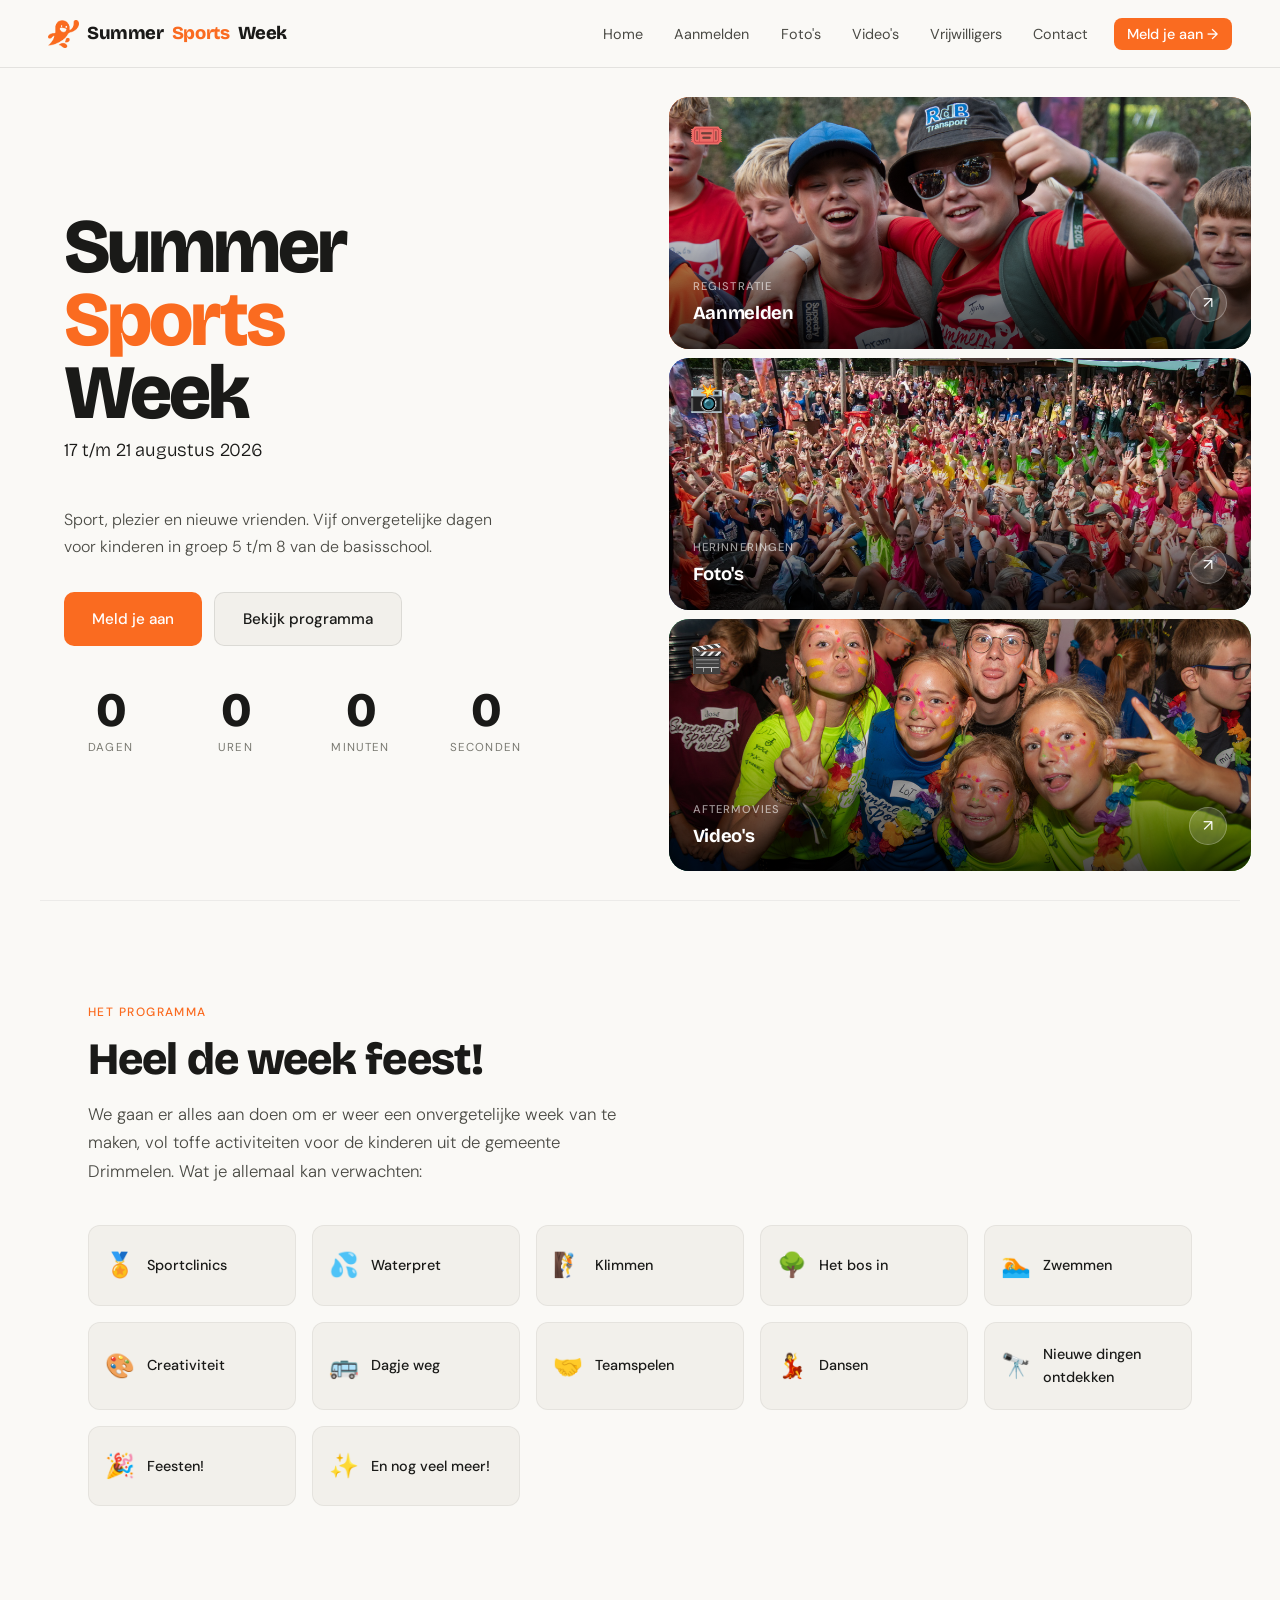
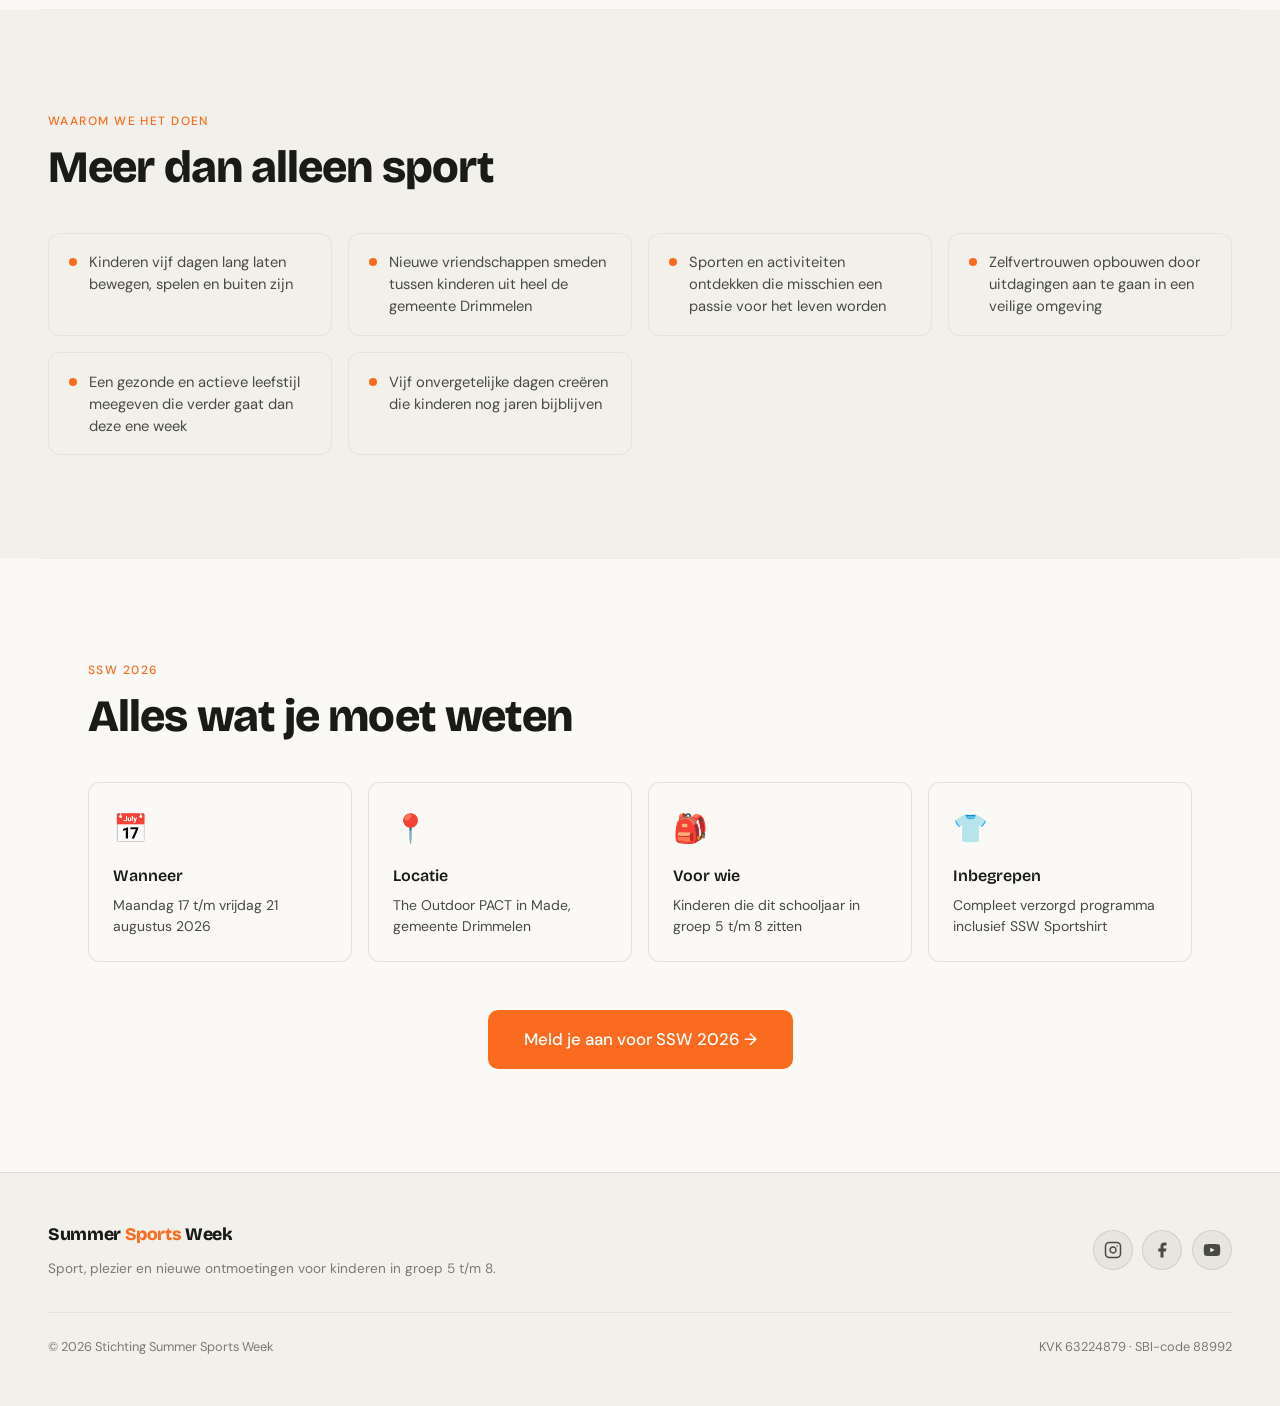
==== commit b87e88d3: "removed merch and .html tags" ====
--- a/index.html
+++ b/index.html
@@ -8,26 +8,25 @@
   <link rel="preconnect" href="https://fonts.googleapis.com">
   <link rel="preconnect" href="https://fonts.gstatic.com" crossorigin>
   <link href="https://fonts.googleapis.com/css2?family=Bricolage+Grotesque:opsz,wght@12..96,400;12..96,600;12..96,800&family=DM+Sans:ital,opsz,wght@0,9..40,300;0,9..40,400;0,9..40,500;1,9..40,300&display=swap" rel="stylesheet">
-  <link rel="icon" type="image/png" href="logos/SSW_ICON.png" />
-  <link rel="stylesheet" href="css/style.css" />
+  <link rel="icon" type="image/png" href="/logos/SSW_ICON.png" />
+  <link rel="stylesheet" href="/css/style.css" />
 </head>
 <body>
 
 <!-- NAV -->
 <nav>
-  <a href="index.html" class="nav-logo"><img src="logos/SSW_ICON.png" alt="" style="height:28px; width:auto;">Summer <span>Sports</span> Week</a>
+  <a href="/" class="nav-logo"><img src="/logos/SSW_ICON.png" alt="" style="height:28px; width:auto;">Summer <span>Sports</span> Week</a>
   <button class="nav-hamburger" aria-label="Menu openen">
     <span></span><span></span><span></span>
   </button>
   <ul class="nav-links">
-    <li><a href="index.html">Home</a></li>
-    <li><a href="aanmelden.html">Aanmelden</a></li>
-    <li><a href="merch.html">Merch</a></li>
-    <li><a href="fotos.html">Foto's</a></li>
-    <li><a href="videos.html">Video's</a></li>
-    <li><a href="vrijwilligers.html">Vrijwilligers</a></li>
-    <li><a href="contact.html">Contact</a></li>
-    <li><a href="aanmelden.html" class="nav-cta">Meld je aan →</a></li>
+    <li><a href="/">Home</a></li>
+    <li><a href="/aanmelden/">Aanmelden</a></li>
+    <li><a href="/fotos/">Foto's</a></li>
+    <li><a href="/videos/">Video's</a></li>
+    <li><a href="/vrijwilligers/">Vrijwilligers</a></li>
+    <li><a href="/contact/">Contact</a></li>
+    <li><a href="/aanmelden/" class="nav-cta">Meld je aan →</a></li>
   </ul>
 </nav>
 
@@ -43,7 +42,7 @@
       <p class="hero-date animate-up delay-2">17 t/m 21 augustus 2026</p>
       <p class="hero-desc animate-up delay-2">Sport, plezier en nieuwe vrienden. Vijf onvergetelijke dagen voor kinderen in groep&nbsp;5 t/m&nbsp;8 van de basisschool.</p>
       <div class="hero-actions animate-up delay-3">
-        <a href="aanmelden.html" class="btn btn-primary">Meld je aan</a>
+        <a href="/aanmelden/" class="btn btn-primary">Meld je aan</a>
         <a href="#programma" class="btn btn-secondary">Bekijk programma</a>
       </div>
       <div class="countdown animate-up delay-4">
@@ -70,8 +69,8 @@
     <div class="hero-right animate-up delay-2">
 
       <!-- Kaart 1: Aanmelden -->
-      <a href="aanmelden.html" class="hero-photo-card">
-        <img src="images/aanmelden_index.jpeg" alt="Aanmelden">
+      <a href="/aanmelden/" class="hero-photo-card">
+        <img src="/images/aanmelden_index.jpeg" alt="Aanmelden">
         <div class="hero-photo-overlay"></div>
         <span class="hero-photo-icon">🎟️</span>
         <div class="hero-photo-label">
@@ -84,8 +83,8 @@
       </a>
 
       <!-- Kaart 2: Foto's -->
-      <a href="fotos.html" class="hero-photo-card">
-        <img src="images/fotos_index.jpeg" alt="Foto's">
+      <a href="/fotos/" class="hero-photo-card">
+        <img src="/images/fotos_index.jpeg" alt="Foto's">
         <div class="hero-photo-overlay"></div>
         <span class="hero-photo-icon">📸</span>
         <div class="hero-photo-label">
@@ -98,8 +97,8 @@
       </a>
 
       <!-- Kaart 3: Video's -->
-      <a href="videos.html" class="hero-photo-card">
-        <img src="images/videos_index.jpeg" alt="Video's">
+      <a href="/videos/" class="hero-photo-card">
+        <img src="/images/videos_index.jpeg" alt="Video's">
         <div class="hero-photo-overlay"></div>
         <span class="hero-photo-icon">🎬</span>
         <div class="hero-photo-label">
@@ -190,7 +189,7 @@
       </div>
     </div>
     <div class="mt-3 reveal" style="text-align:center">
-      <a href="aanmelden.html" class="btn btn-primary" style="font-size:1.05rem; padding:1rem 2.25rem">
+      <a href="/aanmelden/" class="btn btn-primary" style="font-size:1.05rem; padding:1rem 2.25rem">
         Meld je aan voor SSW 2026 →
       </a>
     </div>
@@ -202,7 +201,7 @@
 <footer>
   <div class="footer-inner">
     <div class="footer-brand">
-      <a href="index.html" class="nav-logo" style="margin-bottom:0.6rem; display:block">Summer <span>Sports</span> Week</a>
+      <a href="/" class="nav-logo" style="margin-bottom:0.6rem; display:block">Summer <span>Sports</span> Week</a>
       <p>Sport, plezier en nieuwe ontmoetingen voor kinderen in groep 5 t/m 8.</p>
     </div>
     <div class="footer-socials">
@@ -223,6 +222,6 @@
   </div>
 </footer>
 
-<script src="js/main.js"></script>
+<script src="/js/main.js"></script>
 </body>
 </html>
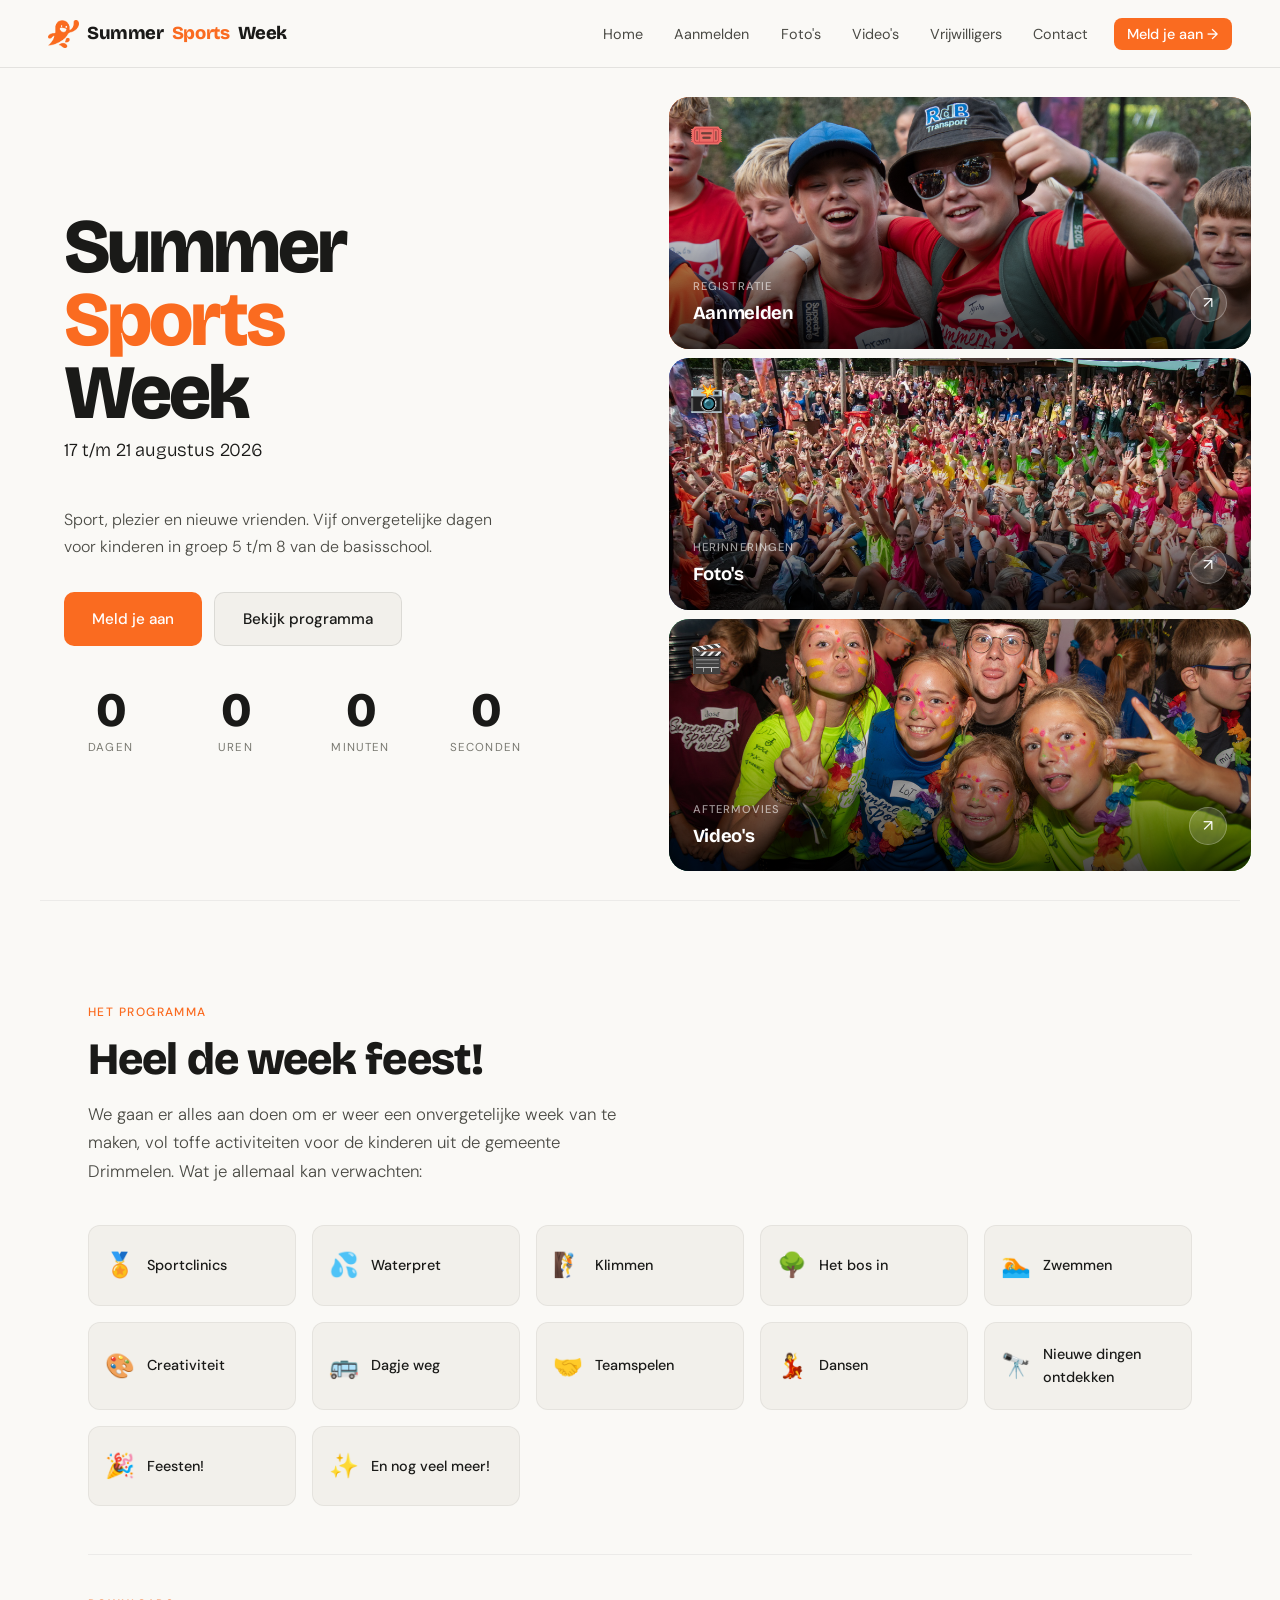
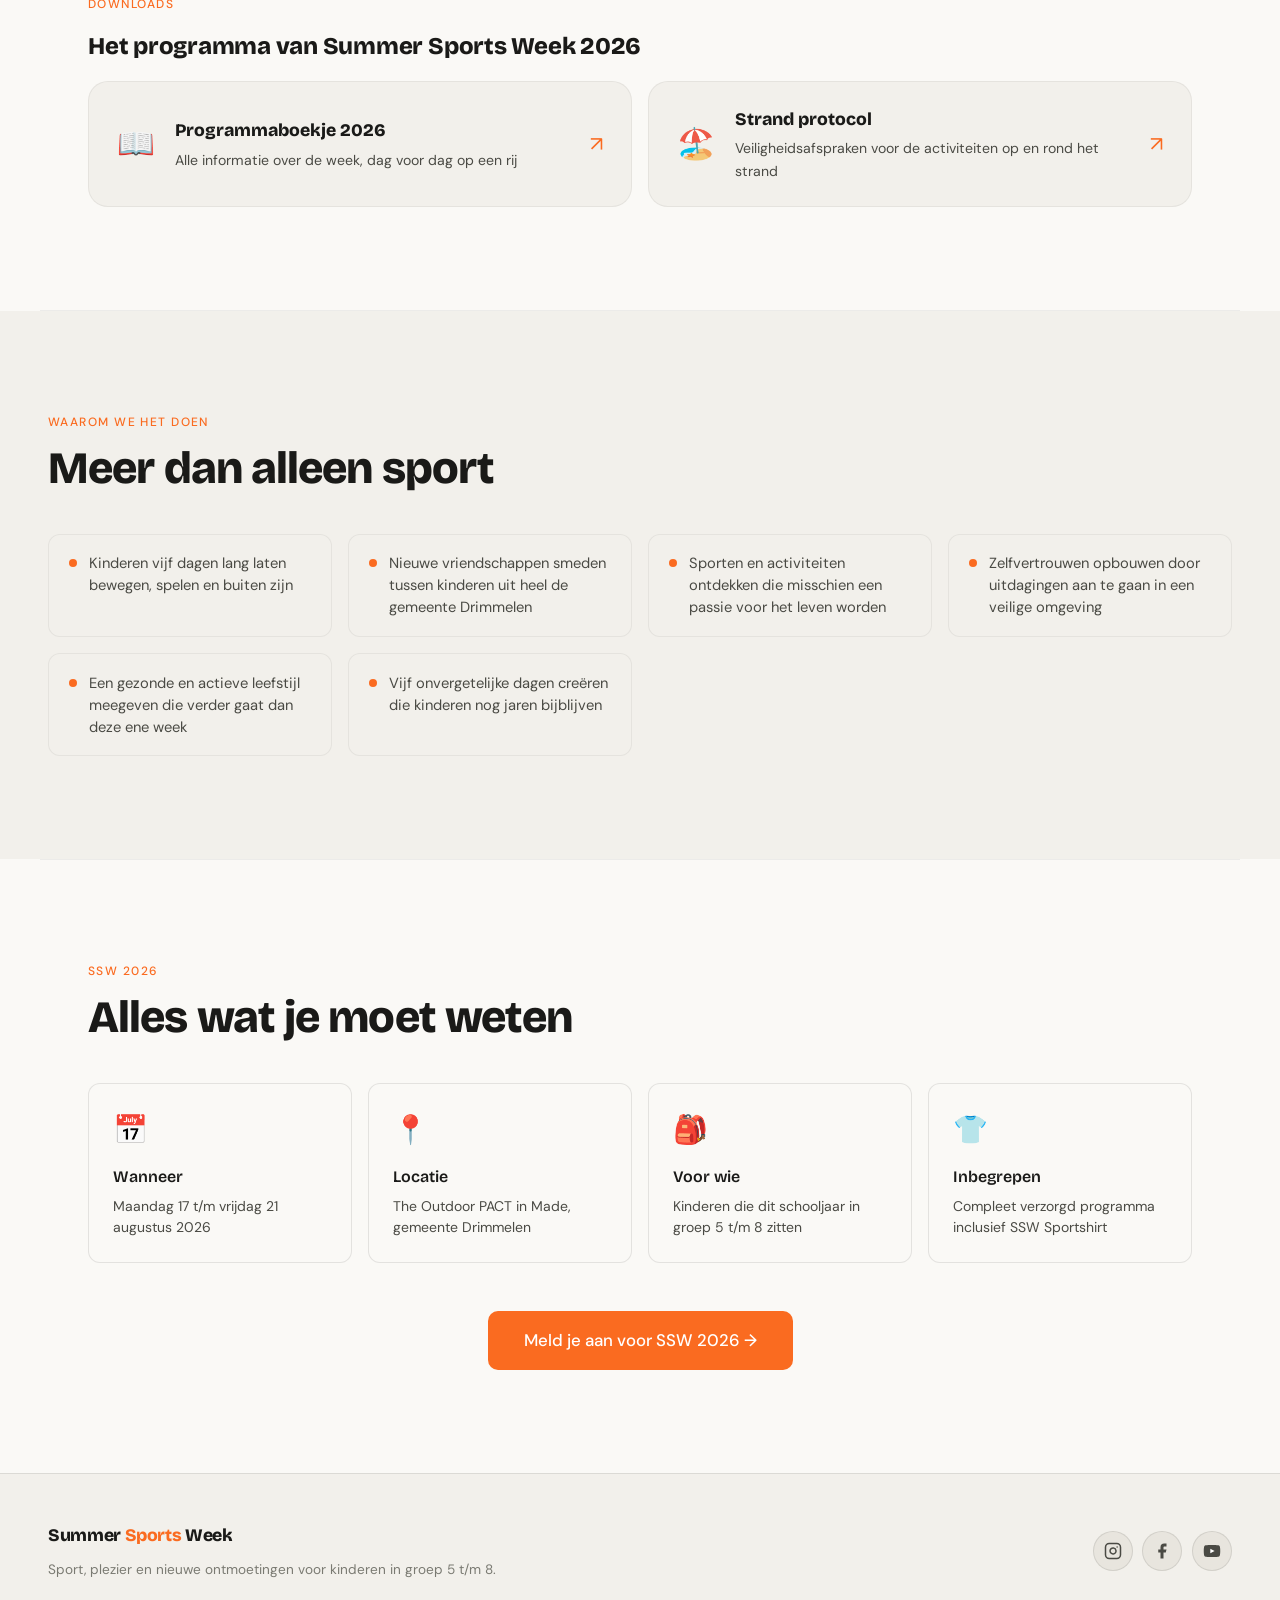
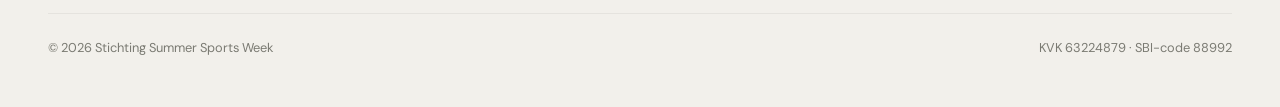
==== commit d83a59db: "Added programmaboekje" ====
--- a/index.html
+++ b/index.html
@@ -136,6 +136,28 @@
       <div class="activity-card"><span class="activity-icon">🎉</span><span class="activity-name">Feesten!</span></div>
       <div class="activity-card"><span class="activity-icon">✨</span><span class="activity-name">En nog veel meer!</span></div>
     </div>
+    <div class="doc-banners-heading reveal">
+      <p class="section-label">Downloads</p>
+      <h3 class="subsection-title">Het programma van Summer Sports Week 2026</h3>
+    </div>
+    <div class="doc-banners reveal">
+      <a href="/bestanden/programmaboekje-2026.pdf" target="_blank" rel="noopener" class="doc-banner">
+        <span class="doc-banner-icon">📖</span>
+        <span class="doc-banner-text">
+          <span class="doc-banner-title">Programmaboekje 2026</span>
+          <span class="doc-banner-desc">Alle informatie over de week, dag voor dag op een rij</span>
+        </span>
+        <span class="doc-banner-arrow">↗</span>
+      </a>
+      <a href="/bestanden/strand-protocol.pdf" target="_blank" rel="noopener" class="doc-banner">
+        <span class="doc-banner-icon">🏖️</span>
+        <span class="doc-banner-text">
+          <span class="doc-banner-title">Strand protocol</span>
+          <span class="doc-banner-desc">Veiligheidsafspraken voor de activiteiten op en rond het strand</span>
+        </span>
+        <span class="doc-banner-arrow">↗</span>
+      </a>
+    </div>
   </section>
 
   <div class="divider"></div>
--- a/css/style.css
+++ b/css/style.css
@@ -377,6 +377,81 @@
   font-size: 0.9rem;
   font-weight: 500;
   color: var(--c-text);
+}
+
+/* ── DOCUMENT BANNERS ── */
+.doc-banners-heading {
+  margin-top: 3rem;
+  padding-top: 2.5rem;
+  border-top: 1px solid var(--c-border2);
+}
+
+.subsection-title {
+  font-family: var(--font-display);
+  font-size: clamp(1.2rem, 2.5vw, 1.5rem);
+  font-weight: 800;
+  letter-spacing: -0.01em;
+  color: var(--c-text);
+}
+
+.doc-banners {
+  display: grid;
+  grid-template-columns: repeat(auto-fit, minmax(280px, 1fr));
+  gap: 1rem;
+  margin-top: 1rem;
+}
+
+.doc-banner {
+  display: flex;
+  align-items: center;
+  gap: 1.25rem;
+  width: 100%;
+  background: var(--c-bg2);
+  border: 1px solid var(--c-border2);
+  border-radius: var(--radius-lg);
+  padding: 1.5rem 1.75rem;
+  text-decoration: none;
+  transition: transform var(--transition), border-color var(--transition);
+}
+
+.doc-banner:hover {
+  transform: translateY(-2px);
+  border-color: rgba(245,86,10,0.3);
+}
+
+.doc-banner-icon {
+  font-size: 1.9rem;
+  flex-shrink: 0;
+}
+
+.doc-banner-text {
+  display: flex;
+  flex-direction: column;
+  gap: 0.2rem;
+  flex: 1;
+}
+
+.doc-banner-title {
+  font-family: var(--font-display);
+  font-weight: 800;
+  font-size: 1.1rem;
+  color: var(--c-text);
+}
+
+.doc-banner-desc {
+  font-size: 0.88rem;
+  color: var(--c-text2);
+}
+
+.doc-banner-arrow {
+  font-size: 1.3rem;
+  color: var(--c-orange);
+  flex-shrink: 0;
+  transition: transform var(--transition);
+}
+
+.doc-banner:hover .doc-banner-arrow {
+  transform: translate(3px, -3px);
 }
 
 /* ── GOAL LIST ── */
@@ -1553,6 +1628,87 @@
   font-size: 0.78rem;
 }
 
+/* ── ORGANISATIE ── */
+.org-list {
+  display: flex;
+  flex-direction: column;
+  gap: 1.25rem;
+  margin-top: 2.5rem;
+}
+
+.org-member {
+  display: flex;
+  align-items: center;
+  gap: 1.75rem;
+  padding: 1.5rem;
+  background: var(--c-bg2);
+  border: 1px solid var(--c-border2);
+  border-radius: var(--radius-lg);
+  transition: border-color var(--transition), transform var(--transition);
+}
+
+.org-member:hover {
+  border-color: rgba(245,86,10,0.3);
+  transform: translateY(-2px);
+}
+
+.org-member:nth-child(even) { flex-direction: row-reverse; }
+
+.org-photo {
+  flex-shrink: 0;
+  width: 108px;
+  height: 108px;
+  border-radius: 50%;
+  border: 3px solid var(--c-orange);
+  display: flex;
+  align-items: center;
+  justify-content: center;
+  font-family: var(--font-display);
+  font-weight: 800;
+  font-size: 1.6rem;
+  color: #fff;
+}
+
+img.org-photo { object-fit: cover; }
+
+.org-member:nth-child(7n+1) .org-photo { background: linear-gradient(135deg, #FA6B20 0%, #f5a27a 100%); }
+.org-member:nth-child(7n+2) .org-photo { background: linear-gradient(135deg, #7c3aed 0%, #c4b5fd 100%); }
+.org-member:nth-child(7n+3) .org-photo { background: linear-gradient(135deg, #16a34a 0%, #86efac 100%); }
+.org-member:nth-child(7n+4) .org-photo { background: linear-gradient(135deg, #2563eb 0%, #7dd3fc 100%); }
+.org-member:nth-child(7n+5) .org-photo { background: linear-gradient(135deg, #dc2626 0%, #fca5a5 100%); }
+.org-member:nth-child(7n+6) .org-photo { background: linear-gradient(135deg, #ca8a04 0%, #fde68a 100%); }
+.org-member:nth-child(7n+7) .org-photo { background: linear-gradient(135deg, #0d9488 0%, #5eead4 100%); }
+
+.org-info { flex: 1; min-width: 0; }
+.org-member:nth-child(even) .org-info { text-align: right; }
+
+.org-name {
+  font-family: var(--font-display);
+  font-weight: 800;
+  font-size: 1.1rem;
+  color: var(--c-text);
+  margin-bottom: 0.5rem;
+}
+
+.org-bio {
+  color: var(--c-text3);
+  font-size: 0.9rem;
+  line-height: 1.7;
+}
+
+.org-bio.placeholder { font-style: italic; }
+
+@media (max-width: 640px) {
+  .org-member,
+  .org-member:nth-child(even) {
+    flex-direction: column;
+    text-align: center;
+    padding: 1.5rem 1.25rem;
+  }
+  .org-member:nth-child(even) .org-info,
+  .org-info { text-align: center; }
+}
+
 .vw-roles {
   display: grid;
   grid-template-columns: repeat(auto-fill, minmax(220px, 1fr));
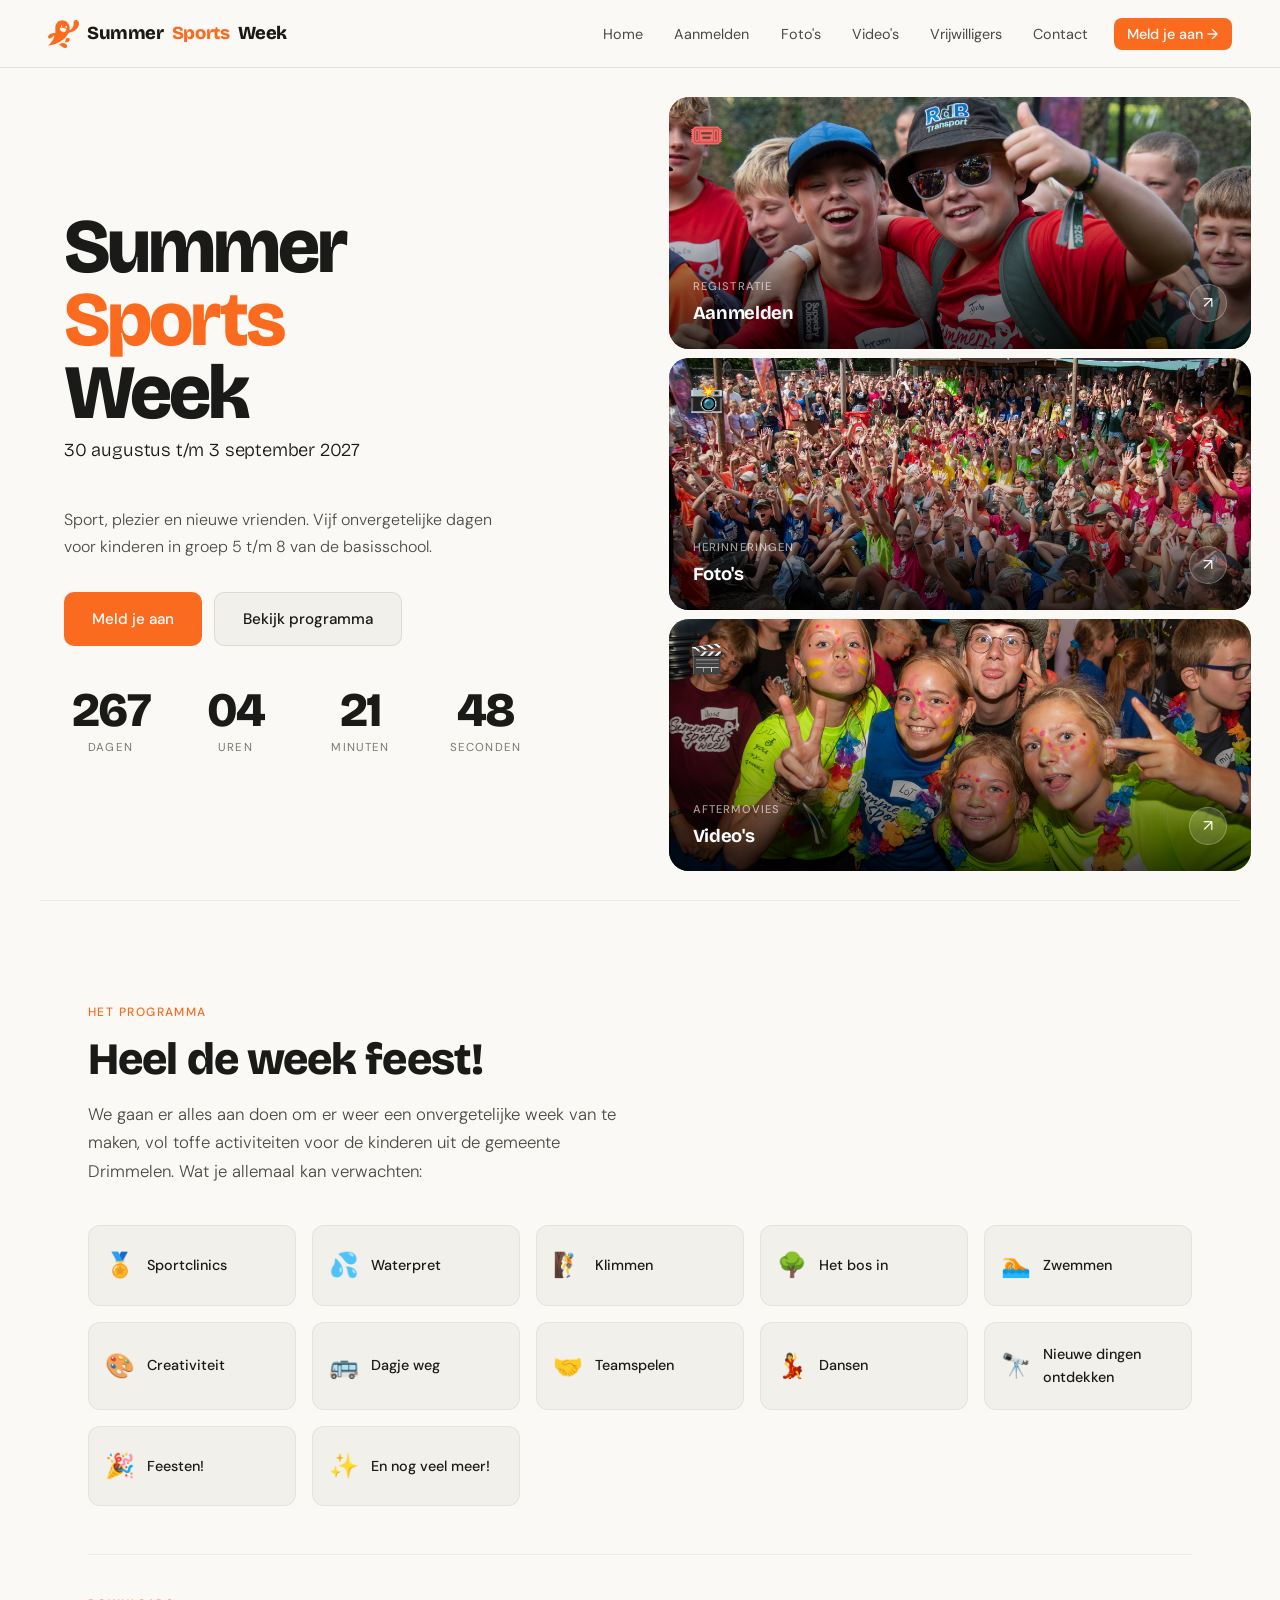
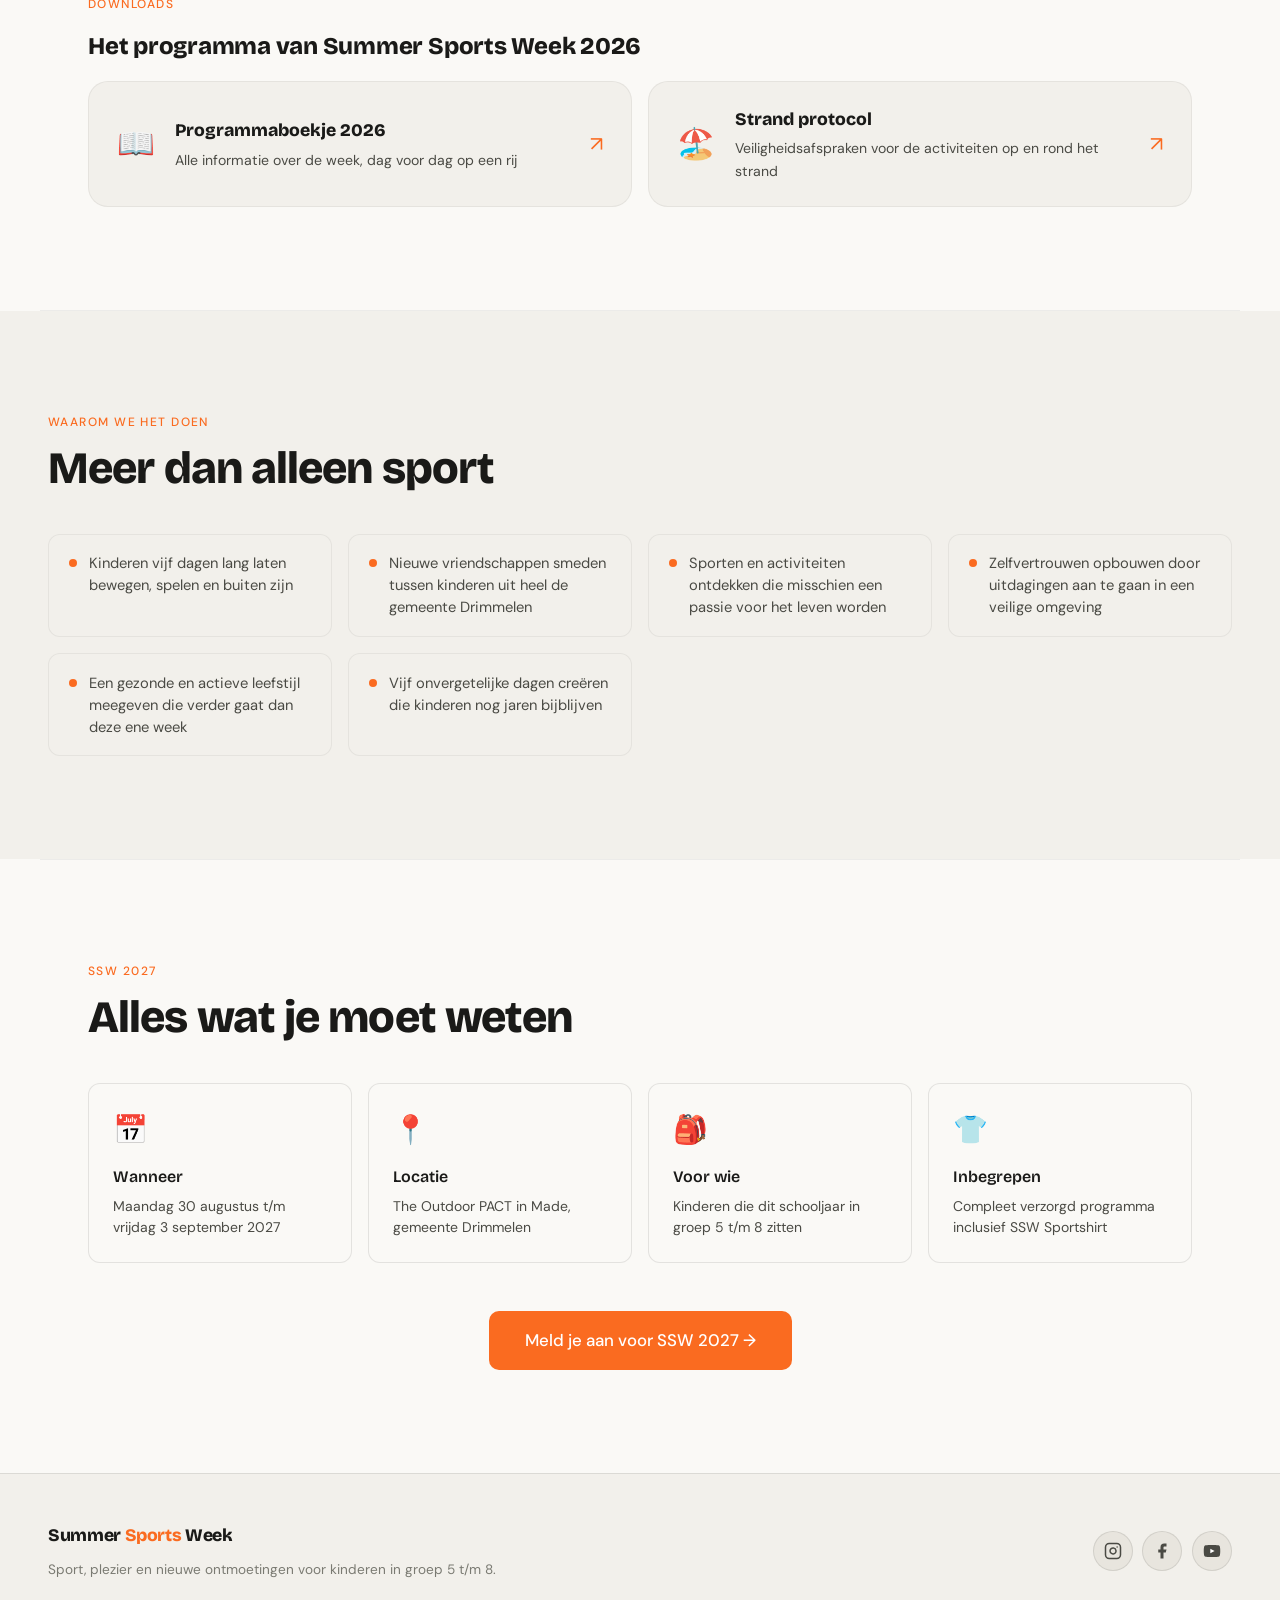
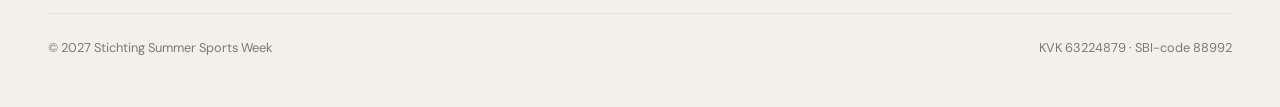
==== commit b0c0a6bb: "updated naar 2027" ====
--- a/index.html
+++ b/index.html
@@ -3,8 +3,8 @@
 <head>
   <meta charset="UTF-8" />
   <meta name="viewport" content="width=device-width, initial-scale=1.0" />
-  <title>Summer Sports Week 2026</title>
-  <meta name="description" content="Summer Sports Week: sport, plezier en nieuwe ontmoetingen voor kinderen in groep 5 t/m 8. 17 t/m 21 augustus 2026, The Outdoor PACT in Made." />
+  <title>Summer Sports Week 2027</title>
+  <meta name="description" content="Summer Sports Week: sport, plezier en nieuwe ontmoetingen voor kinderen in groep 5 t/m 8. 30 augustus t/m 3 september 2027, The Outdoor PACT in Made." />
   <link rel="preconnect" href="https://fonts.googleapis.com">
   <link rel="preconnect" href="https://fonts.gstatic.com" crossorigin>
   <link href="https://fonts.googleapis.com/css2?family=Bricolage+Grotesque:opsz,wght@12..96,400;12..96,600;12..96,800&family=DM+Sans:ital,opsz,wght@0,9..40,300;0,9..40,400;0,9..40,500;1,9..40,300&display=swap" rel="stylesheet">
@@ -39,7 +39,7 @@
     <!-- Left: tekst + countdown -->
     <div class="hero-left hero-content">
       <h1 class="animate-up delay-1">Summer<br><span class="accent">Sports</span><br>Week</h1>
-      <p class="hero-date animate-up delay-2">17 t/m 21 augustus 2026</p>
+      <p class="hero-date animate-up delay-2">30 augustus t/m 3 september 2027</p>
       <p class="hero-desc animate-up delay-2">Sport, plezier en nieuwe vrienden. Vijf onvergetelijke dagen voor kinderen in groep&nbsp;5 t/m&nbsp;8 van de basisschool.</p>
       <div class="hero-actions animate-up delay-3">
         <a href="/aanmelden/" class="btn btn-primary">Meld je aan</a>
@@ -182,17 +182,17 @@
 
   <div class="divider"></div>
 
-  <!-- SSW 2026 INFO -->
+  <!-- SSW 2027 INFO -->
   <section class="section">
     <div class="reveal">
-      <p class="section-label">SSW 2026</p>
+      <p class="section-label">SSW 2027</p>
       <h2 class="section-title">Alles wat je moet weten</h2>
     </div>
     <div class="info-cards reveal">
       <div class="info-card">
         <div class="info-card-icon">📅</div>
         <h3>Wanneer</h3>
-        <p>Maandag 17 t/m vrijdag 21 augustus 2026</p>
+        <p>Maandag 30 augustus t/m vrijdag 3 september 2027</p>
       </div>
       <div class="info-card">
         <div class="info-card-icon">📍</div>
@@ -212,7 +212,7 @@
     </div>
     <div class="mt-3 reveal" style="text-align:center">
       <a href="/aanmelden/" class="btn btn-primary" style="font-size:1.05rem; padding:1rem 2.25rem">
-        Meld je aan voor SSW 2026 →
+        Meld je aan voor SSW 2027 →
       </a>
     </div>
   </section>
@@ -239,7 +239,7 @@
     </div>
   </div>
   <div class="footer-bottom">
-    <p>© 2026 Stichting Summer Sports Week</p>
+    <p>© 2027 Stichting Summer Sports Week</p>
     <p>KVK 63224879 · SBI-code 88992</p>
   </div>
 </footer>
